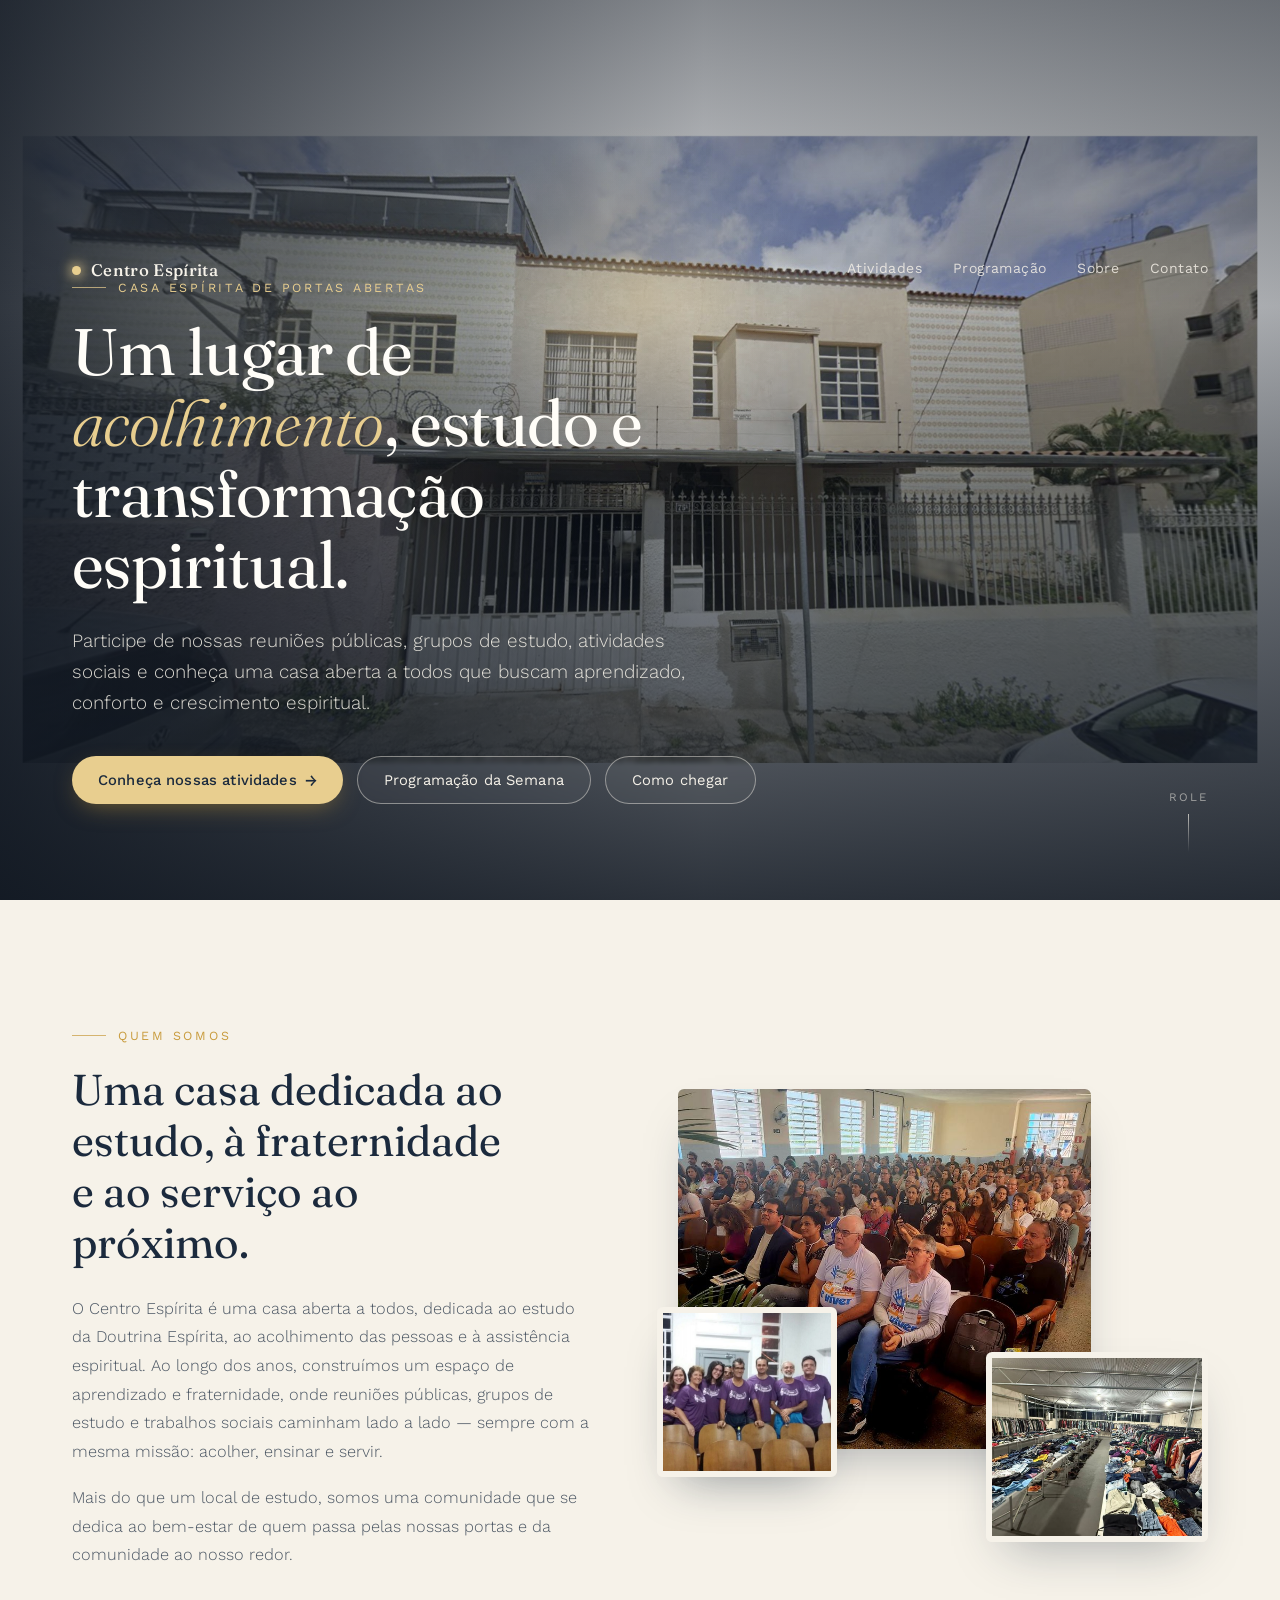
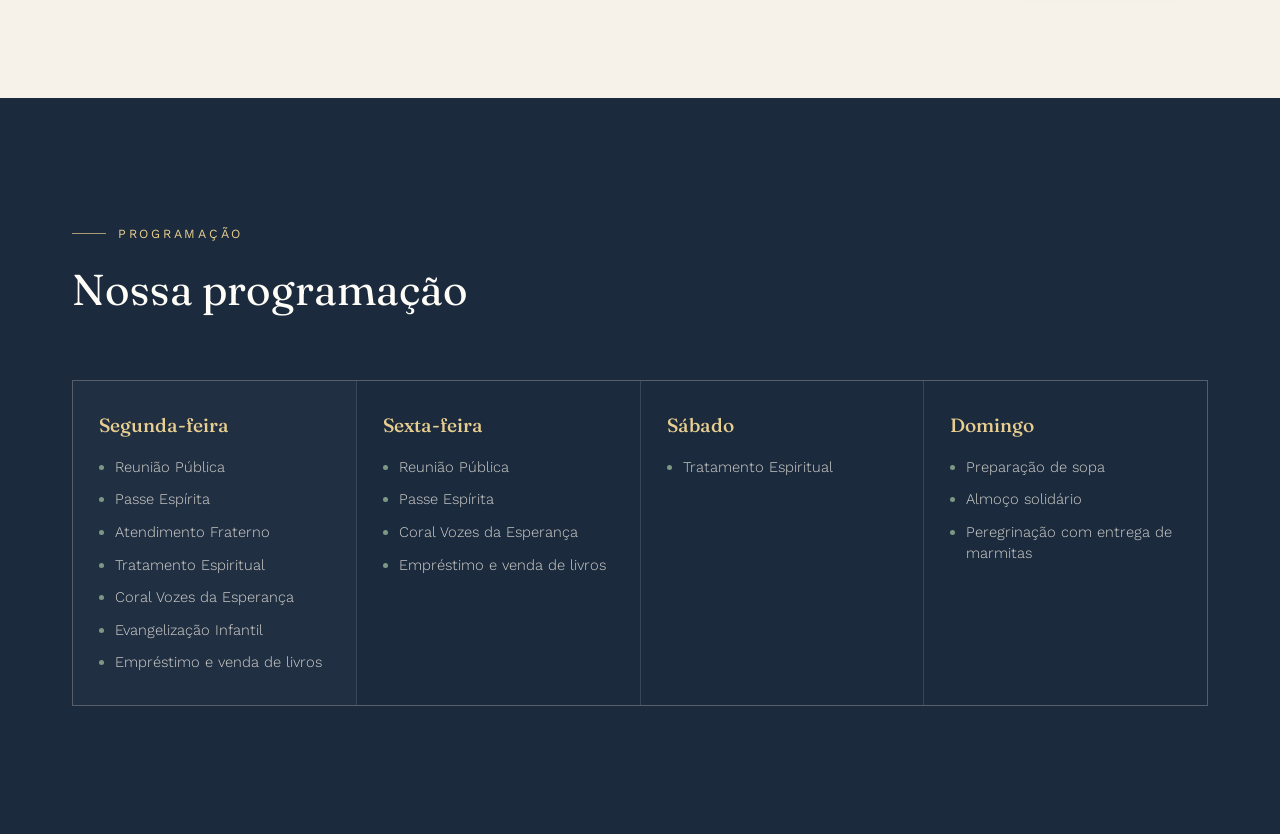
==== index.html @ c80d2720 "Meu primeiro commit" ====
<!DOCTYPE html>
<html lang="pt-BR">
<head>
<meta charset="UTF-8">
<meta name="viewport" content="width=device-width, initial-scale=1.0">
<title>Centro Espírita</title>
<link rel="preconnect" href="https://fonts.googleapis.com">
<link href="https://fonts.googleapis.com/css2?family=Fraunces:opsz,wght@9..144,300;9..144,400;9..144,500;9..144,600&family=Work+Sans:wght@300;400;500;600&display=swap" rel="stylesheet">
<link rel="stylesheet" href="style.css">

</head>
<body>

<!-- ===================== BANNER PRINCIPAL ===================== -->
<section class="hero" id="topo">
  <img class="hero__img" src="img/fachada.jpg" alt="Fachada do Centro Espírita">
  <div class="hero__scrim"></div>
  <div class="glow"></div>

  <nav class="nav">
    <div class="nav__mark">
      <span class="nav__flame"></span>
      Centro Espírita
    </div>
    <div class="nav__links">
      <a href="atividades.html">Atividades</a>
      <a href="#programacao">Programação</a>
      <a href="#sobre">Sobre</a>
      <a href="#contato">Contato</a>
    </div>
  </nav>

  <div class="hero__content">
    <div class="eyebrow">Casa espírita de portas abertas</div>
    <h1>Um lugar de <em>acolhimento</em>, estudo e transformação espiritual.</h1>
    <p class="sub">Participe de nossas reuniões públicas, grupos de estudo, atividades sociais e conheça uma casa aberta a todos que buscam aprendizado, conforto e crescimento espiritual.</p>

    <div class="cta-row">
      <a href="atividades.html" class="btn btn--primary">Conheça nossas atividades <span class="btn__arrow">→</span></a>
      <a href="programacao.html" class="btn btn--ghost">Programação da Semana</a>
      <a href="contato.html" class="btn btn--ghost">Como chegar</a>
    </div>
  </div>

  <div class="scroll-cue">
    <span>Role</span>
    <span class="scroll-cue__line"></span>
  </div>
</section>
<!-- ===================== FIM DO BANNER PRINCIPAL ===================== -->

<!-- as próximas seções (Sobre o Centro, Programação Semanal, etc.) entram aqui embaixo -->


<!-- ===================== SOBRE O CENTRO ===================== -->
<section class="sobre" id="sobre">
  <div class="sobre__texto">
    <div class="eyebrow eyebrow--dark">Quem somos</div>
    <h2>Uma casa dedicada ao estudo, à fraternidade e ao serviço ao próximo.</h2>
    <p>
      O Centro Espírita é uma casa aberta a todos, dedicada ao estudo da Doutrina
      Espírita, ao acolhimento das pessoas e à assistência espiritual. Ao longo dos
      anos, construímos um espaço de aprendizado e fraternidade, onde reuniões
      públicas, grupos de estudo e trabalhos sociais caminham lado a lado — sempre
      com a mesma missão: acolher, ensinar e servir.
    </p>
    <p>
      Mais do que um local de estudo, somos uma comunidade que se dedica ao bem-estar
      de quem passa pelas nossas portas e da comunidade ao nosso redor.
    </p>
  </div>

  <div class="sobre__fotos">
    <img class="foto foto--principal" src="img/auditorio.jpg" alt="Auditório do Centro Espírita durante reunião pública">
    <img class="foto foto--pequena foto--um" src="img/ambiente-interno.jpg" alt="Ambiente interno do Centro Espírita">
    <img class="foto foto--pequena foto--dois" src="img/pessoas-reunidas.jpg" alt="Pessoas reunidas no Centro Espírita">
  </div>
</section>
<!-- ===================== FIM SOBRE O CENTRO ===================== -->




<!-- ===================== PROGRAMAÇÃO SEMANAL ===================== -->
<section class="programacao" id="programacao">
  <div class="programacao__cabecalho">
    <div class="eyebrow">Programação</div>
    <h2>Nossa programação</h2>
  </div>

  <div class="programacao__grade">

    <div class="dia dia--grande">
      <span class="dia__nome">Segunda-feira</span>
      <ul class="dia__lista">
        <li>Reunião Pública</li>
        <li>Passe Espírita</li>
        <li>Atendimento Fraterno</li>
        <li>Tratamento Espiritual</li>
        <li>Coral Vozes da Esperança</li>
        <li>Evangelização Infantil</li>
        <li>Empréstimo e venda de livros</li>
      </ul>
    </div>

    <div class="dia">
      <span class="dia__nome">Sexta-feira</span>
      <ul class="dia__lista">
        <li>Reunião Pública</li>
        <li>Passe Espírita</li>
        <li>Coral Vozes da Esperança</li>
        <li>Empréstimo e venda de livros</li>
      </ul>
    </div>

    <div class="dia dia--curto">
      <span class="dia__nome">Sábado</span>
      <ul class="dia__lista">
        <li>Tratamento Espiritual</li>
      </ul>
    </div>

    <div class="dia">
      <span class="dia__nome">Domingo</span>
      <ul class="dia__lista">
        <li>Preparação de sopa</li>
        <li>Almoço solidário</li>
        <li>Peregrinação com entrega de marmitas</li>
      </ul>
    </div>

  </div>
</section>
<!-- ===================== FIM PROGRAMAÇÃO SEMANAL ===================== -->





<script src="script.js"></script>
</body>
</html>
---- style.css ----
/* =========================================================
   VARIÁVEIS GLOBAIS — paleta e tokens do site
   ========================================================= */
:root{
  --ink:#1B2A3D;           /* azul-noite profundo */
  --candle:#C89B3C;        /* dourado de vela */
  --candle-soft:#E8CE8F;   /* dourado suave */
  --sage:#7C9885;          /* verde-sálvia (fraternidade/natureza) */
  --ivory:#F6F2E9;         /* creme quente */
  --mist-dark: rgba(15,22,32,0.86);
  --mist-mid: rgba(15,22,32,0.42);
  --mist-clear: rgba(15,22,32,0.02);
}

*{box-sizing:border-box; margin:0; padding:0;}

html,body{
  width:100%;
  height:100%;
  background:var(--ink);
}

body{
  font-family:'Work Sans', sans-serif;
  color:var(--ivory);
}

/* =========================================================
   BANNER PRINCIPAL
   ========================================================= */
.hero{
  position:relative;
  min-height:100vh;
  width:100%;
  display:flex;
  flex-direction:column;
  justify-content:flex-end;
  overflow:hidden;
}

.hero__img{
  position:absolute;
  inset:0;
  width:100%;
  height:100%;
  object-fit:cover;
  object-position:center 60%;
  filter:saturate(0.92) contrast(1.02);
}

.hero__scrim{
  position:absolute;
  inset:0;
  background:
    linear-gradient(180deg, var(--mist-mid) 0%, var(--mist-clear) 34%, var(--mist-mid) 58%, var(--mist-dark) 100%),
    linear-gradient(90deg, var(--mist-dark) 0%, rgba(15,22,32,0.15) 55%, rgba(15,22,32,0.35) 100%);
}

/* elemento de assinatura: brilho de vela "respirando" */
.glow{
  position:absolute;
  top:14%;
  left:50%;
  width:340px;
  height:340px;
  transform:translateX(-50%);
  border-radius:50%;
  background:radial-gradient(circle, rgba(232,206,143,0.30) 0%, rgba(232,206,143,0.08) 45%, rgba(232,206,143,0) 72%);
  pointer-events:none;
  animation:breathe 7s ease-in-out infinite;
}

@keyframes breathe{
  0%,100%{ opacity:0.55; transform:translateX(-50%) scale(1); }
  50%{ opacity:1; transform:translateX(-50%) scale(1.12); }
}

.nav{
  position:relative;
  z-index:3;
  display:flex;
  align-items:center;
  justify-content:space-between;
  padding:28px clamp(20px, 6vw, 72px) 0;
}

.nav__mark{
  display:flex;
  align-items:center;
  gap:10px;
  font-family:'Fraunces', serif;
  font-size:1.05rem;
  font-weight:500;
  letter-spacing:0.02em;
}

.nav__flame{
  width:9px; height:9px;
  border-radius:50%;
  background:var(--candle-soft);
  box-shadow:0 0 12px 3px rgba(232,206,143,0.65);
}

.nav__links{
  display:none;
  gap:clamp(16px, 2.4vw, 34px);
  font-size:0.88rem;
  letter-spacing:0.03em;
  color:rgba(246,242,233,0.82);
}

@media(min-width:760px){
  .nav__links{ display:flex; }
}

.nav__links a{
  color:inherit;
  text-decoration:none;
  position:relative;
  padding-bottom:4px;
}
.nav__links a::after{
  content:"";
  position:absolute;
  left:0; bottom:0;
  width:0%; height:1px;
  background:var(--candle-soft);
  transition:width 0.3s ease;
}
.nav__links a:hover::after{ width:100%; }

.hero__content{
  position:relative;
  z-index:2;
  padding:0 clamp(20px, 6vw, 72px) clamp(52px, 8vw, 96px);
  max-width:920px;
}

.eyebrow{
  display:flex;
  align-items:center;
  gap:12px;
  font-size:0.78rem;
  letter-spacing:0.22em;
  text-transform:uppercase;
  color:var(--candle-soft);
  margin-bottom:22px;
}

.eyebrow::before{
  content:"";
  width:34px;
  height:1px;
  background:var(--candle-soft);
  opacity:0.7;
}

h1{
  font-family:'Fraunces', serif;
  font-weight:400;
  font-optical-sizing:auto;
  font-size:clamp(2.3rem, 5.4vw, 4.1rem);
  line-height:1.08;
  letter-spacing:-0.01em;
  color:#FFFDF8;
  max-width:15ch;
}

h1 em{
  font-style:italic;
  font-weight:300;
  color:var(--candle-soft);
}

.sub{
  margin-top:24px;
  font-size:clamp(1rem, 1.5vw, 1.18rem);
  line-height:1.65;
  color:rgba(246,242,233,0.88);
  max-width:56ch;
  font-weight:300;
}

.cta-row{
  margin-top:38px;
  display:flex;
  flex-wrap:wrap;
  gap:14px;
}

.btn{
  display:inline-flex;
  align-items:center;
  gap:8px;
  padding:14px 26px;
  border-radius:999px;
  font-size:0.92rem;
  letter-spacing:0.01em;
  text-decoration:none;
  transition:all 0.25s ease;
  white-space:nowrap;
}

.btn--primary{
  background:var(--candle-soft);
  color:var(--ink);
  font-weight:500;
  box-shadow:0 8px 24px -8px rgba(200,155,60,0.55);
}
.btn--primary:hover{
  background:#fff;
  transform:translateY(-1px);
}

.btn--ghost{
  border:1px solid rgba(246,242,233,0.45);
  color:var(--ivory);
  font-weight:400;
  background:rgba(246,242,233,0.04);
  backdrop-filter:blur(2px);
}
.btn--ghost:hover{
  border-color:var(--candle-soft);
  color:var(--candle-soft);
  transform:translateY(-1px);
}

.btn__arrow{ font-size:1rem; transition:transform 0.25s ease; }
.btn:hover .btn__arrow{ transform:translateX(3px); }

.scroll-cue{
  position:absolute;
  right:clamp(20px, 6vw, 72px);
  bottom:clamp(28px, 5vw, 48px);
  z-index:2;
  display:flex;
  flex-direction:column;
  align-items:center;
  gap:10px;
  color:rgba(246,242,233,0.55);
  font-size:0.72rem;
  letter-spacing:0.18em;
  text-transform:uppercase;
}
.scroll-cue__line{
  width:1px;
  height:38px;
  background:linear-gradient(180deg, rgba(246,242,233,0.7), transparent);
  animation:pulse-line 2.4s ease-in-out infinite;
}
@keyframes pulse-line{
  0%,100%{ opacity:0.35; }
  50%{ opacity:1; }
}

@media(max-width:600px){
  .scroll-cue{ display:none; }
  .cta-row{ flex-direction:column; align-items:flex-start; }
  .btn{ width:100%; justify-content:center; }
}

@media (prefers-reduced-motion: reduce){
  .glow, .scroll-cue__line{ animation:none; }
}

/* as próximas seções (Sobre o Centro, Programação Semanal, etc.)
   entram aqui embaixo, cada uma com seu próprio bloco de comentário */


   /* =========================================================
   SOBRE O CENTRO
   ========================================================= */
.sobre{
  background:var(--ivory);
  color:var(--ink);
  padding:clamp(64px, 10vw, 128px) clamp(20px, 6vw, 72px);
  display:grid;
  grid-template-columns:1fr;
  gap:56px;
  align-items:center;
}

@media(min-width:940px){
  .sobre{
    grid-template-columns:1fr 1fr;
    gap:clamp(48px, 6vw, 96px);
  }
}

.eyebrow--dark{
  color:var(--candle);
}
.eyebrow--dark::before{
  background:var(--candle);
}

.sobre__texto h2{
  font-family:'Fraunces', serif;
  font-weight:400;
  font-size:clamp(1.9rem, 3.4vw, 2.7rem);
  line-height:1.18;
  color:var(--ink);
  margin:18px 0 26px;
  max-width:16ch;
}

.sobre__texto p{
  font-size:1.02rem;
  line-height:1.75;
  color:rgba(27,42,61,0.78);
  font-weight:300;
  max-width:52ch;
}

.sobre__texto p + p{
  margin-top:18px;
}

/* colagem assimétrica de fotos — a foto principal ancora,
   as duas menores se sobrepõem sutilmente, como um quadro de memórias */
.sobre__fotos{
  position:relative;
  min-height:420px;
}

.foto{
  position:absolute;
  object-fit:cover;
  border-radius:6px;
  box-shadow:0 24px 48px -20px rgba(27,42,61,0.35);
}

.foto--principal{
  width:78%;
  height:360px;
  top:0;
  left:0;
  z-index:1;
}

.foto--pequena{
  width:48%;
  height:200px;
  border:6px solid var(--ivory);
  z-index:2;
}

.foto--um{
  bottom:-8%;
  right:0;
}

.foto--dois{
  display:none;
}

@media(min-width:640px){
  .foto--dois{
    display:block;
    width:34%;
    height:170px;
    top:52%;
    left:-4%;
    z-index:3;
  }
  .foto--um{
    width:42%;
    height:190px;
  }
}

@media(max-width:939px){
  .sobre__fotos{ min-height:380px; margin-top:8px; }
}


/* =========================================================
   PROGRAMAÇÃO SEMANAL
   ========================================================= */
.programacao{
  background:var(--ink);
  color:var(--ivory);
  padding:clamp(64px, 10vw, 128px) clamp(20px, 6vw, 72px);
}

.programacao__cabecalho{
  margin-bottom:clamp(40px, 6vw, 64px);
}

.programacao__cabecalho h2{
  font-family:'Fraunces', serif;
  font-weight:400;
  font-size:clamp(1.9rem, 3.4vw, 2.7rem);
  margin-top:14px;
  color:#FFFDF8;
}

.programacao__grade{
  display:grid;
  grid-template-columns:1fr;
  gap:1px;
  background:rgba(246,242,233,0.14);
  border:1px solid rgba(246,242,233,0.14);
}

@media(min-width:760px){
  .programacao__grade{
    grid-template-columns:repeat(4, 1fr);
  }
}

.dia{
  background:var(--ink);
  padding:32px 26px;
  display:flex;
  flex-direction:column;
  transition:background 0.3s ease;
}

.dia:hover{
  background:#212F42;
}

.dia__nome{
  font-family:'Fraunces', serif;
  font-size:1.2rem;
  font-weight:500;
  color:var(--candle-soft);
  margin-bottom:20px;
  display:block;
}

.dia__lista{
  list-style:none;
  display:flex;
  flex-direction:column;
  gap:12px;
}

.dia__lista li{
  font-size:0.92rem;
  font-weight:300;
  line-height:1.4;
  color:rgba(246,242,233,0.85);
  padding-left:16px;
  position:relative;
}

.dia__lista li::before{
  content:"";
  position:absolute;
  left:0;
  top:0.55em;
  width:5px;
  height:5px;
  border-radius:50%;
  background:var(--sage);
}

/* segunda-feira tem mais atividades — ganha destaque sutil de fundo
   pra sinalizar visualmente que é o dia mais movimentado da semana */
.dia--grande{
  background:#212F42;
}

.dia--curto{
  justify-content:flex-start;
}

/* =========================================================
   CABEÇALHO DE PÁGINA INTERNA (usado em atividades.html)
   ========================================================= */
.pagina-topo{
  background:var(--ink);
  color:var(--ivory);
  padding:clamp(48px, 8vw, 80px) clamp(20px, 6vw, 72px) clamp(56px, 8vw, 96px);
}

.pagina-topo__voltar{
  display:inline-block;
  font-size:0.88rem;
  color:rgba(246,242,233,0.7);
  text-decoration:none;
  margin-bottom:28px;
  transition:color 0.25s ease;
}

.pagina-topo__voltar:hover{
  color:var(--candle-soft);
}

.pagina-topo h1{
  font-family:'Fraunces', serif;
  font-weight:400;
  font-size:clamp(2rem, 4vw, 3rem);
  line-height:1.15;
  margin-top:16px;
  max-width:20ch;
  color:#FFFDF8;
}

/* =========================================================
   REUNIÕES PÚBLICAS
   ========================================================= */
.reunioes{
  background:var(--ivory);
  color:var(--ink);
  display:grid;
  grid-template-columns:1fr;
}

@media(min-width:940px){
  .reunioes{
    grid-template-columns:1fr 1fr;
    min-height:640px;
  }
}

.reunioes__foto{
  min-height:320px;
}

.reunioes__foto img{
  width:100%;
  height:100%;
  object-fit:cover;
  display:block;
}

.reunioes__conteudo{
  padding:clamp(48px, 7vw, 96px) clamp(20px, 6vw, 72px);
  display:flex;
  flex-direction:column;
  justify-content:center;
}

.reunioes__conteudo h2{
  font-family:'Fraunces', serif;
  font-weight:400;
  font-size:clamp(1.9rem, 3.4vw, 2.7rem);
  margin:14px 0 22px;
}

.reunioes__conteudo > p{
  font-size:1.02rem;
  line-height:1.75;
  color:rgba(27,42,61,0.78);
  font-weight:300;
  max-width:48ch;
}

.reunioes__dias{
  display:flex;
  gap:10px;
  margin:28px 0;
}

.tag-dia{
  padding:8px 18px;
  border:1px solid rgba(27,42,61,0.25);
  border-radius:999px;
  font-size:0.85rem;
  color:var(--ink);
}

.reunioes__intro-lista{
  font-size:0.92rem;
  color:rgba(27,42,61,0.6);
  margin-bottom:14px;
}

.reunioes__lista{
  list-style:none;
  display:flex;
  flex-direction:column;
  gap:12px;
}

.reunioes__lista li{
  font-size:0.98rem;
  padding-left:20px;
  position:relative;
  color:var(--ink);
}

.reunioes__lista li::before{
  content:"";
  position:absolute;
  left:0;
  top:0.5em;
  width:6px;
  height:6px;
  border-radius:50%;
  background:var(--candle);
}

/* =========================================================
   APOIO E TRATAMENTO ESPIRITUAL
   ========================================================= */
.apoio{
  position:relative;
  background:var(--ink);
  color:var(--ivory);
  padding:clamp(72px, 10vw, 128px) clamp(20px, 6vw, 72px);
  overflow:hidden;
}

.apoio__glow{
  position:absolute;
  top:10%;
  left:50%;
  width:320px;
  height:320px;
  transform:translateX(-50%);
  border-radius:50%;
  background:radial-gradient(circle, rgba(232,206,143,0.14) 0%, rgba(232,206,143,0.04) 45%, rgba(232,206,143,0) 72%);
  pointer-events:none;
  animation:breathe 8s ease-in-out infinite;
}

.apoio__cabecalho{
  position:relative;
  z-index:1;
  max-width:640px;
  margin:0 auto clamp(48px, 7vw, 80px);
  text-align:center;
}

.apoio__cabecalho .eyebrow{
  justify-content:center;
}

.apoio__cabecalho h2{
  font-family:'Fraunces', serif;
  font-weight:400;
  font-size:clamp(1.8rem, 3.2vw, 2.5rem);
  line-height:1.25;
  margin-top:16px;
  color:#FFFDF8;
}

.apoio__grade{
  position:relative;
  z-index:1;
  max-width:1040px;
  margin:0 auto;
  display:grid;
  grid-template-columns:1fr;
  gap:40px;
}

@media(min-width:760px){
  .apoio__grade{
    grid-template-columns:1fr 1px 1fr;
    gap:56px;
    align-items:start;
  }
}

.apoio__divisor{
  display:none;
}

@media(min-width:760px){
  .apoio__divisor{
    display:block;
    background:rgba(246,242,233,0.14);
    height:100%;
  }
}

.apoio__bloco{
  display:flex;
  flex-direction:column;
  gap:16px;
}

.apoio__titulo{
  font-family:'Fraunces', serif;
  font-size:1.3rem;
  color:var(--candle-soft);
}

.apoio__bloco p{
  font-size:0.98rem;
  line-height:1.75;
  color:rgba(246,242,233,0.8);
  font-weight:300;
}

.apoio__dias{
  display:flex;
  gap:10px;
  flex-wrap:wrap;
  margin-top:4px;
}

.tag-dia--escura{
  border-color:rgba(246,242,233,0.3);
  color:var(--ivory);
}


/* =========================================================
   MAIS ATIVIDADES — grid bento (Livraria, Grupos de Estudo,
   Coral, Evangelização Infantil)
   ========================================================= */
.mais{
  background:var(--ivory);
  color:var(--ink);
  padding:clamp(64px, 10vw, 128px) clamp(20px, 6vw, 72px);
  border-top:1px solid rgba(27,42,61,0.1);
}

.mais__cabecalho{
  max-width:640px;
  margin:0 auto clamp(48px, 7vw, 80px);
  text-align:center;
}

.mais__cabecalho .eyebrow{
  justify-content:center;
}

.mais__cabecalho h2{
  font-family:'Fraunces', serif;
  font-weight:400;
  font-size:clamp(1.9rem, 3.4vw, 2.6rem);
  line-height:1.22;
  margin-top:16px;
}

.mais__grade{
  max-width:1160px;
  margin:0 auto;
  display:grid;
  grid-template-columns:1fr;
  gap:20px;
}

@media(min-width:760px){
  .mais__grade{
    grid-template-columns:repeat(3, 1fr);
  }
}

/* card base */
.card{
  background:#FFFFFF;
  border:1px solid rgba(27,42,61,0.08);
  border-radius:10px;
  padding:32px 28px;
  display:flex;
  flex-direction:column;
  gap:14px;
  transition:transform 0.3s ease, box-shadow 0.3s ease;
}

.card:hover{
  transform:translateY(-4px);
  box-shadow:0 20px 40px -24px rgba(27,42,61,0.3);
}

.card__titulo{
  font-family:'Fraunces', serif;
  font-size:1.15rem;
  color:var(--ink);
}

.card p{
  font-size:0.94rem;
  line-height:1.65;
  color:rgba(27,42,61,0.7);
  font-weight:300;
}

.card__tags{
  display:flex;
  gap:8px;
  flex-wrap:wrap;
  margin-top:auto;
  padding-top:4px;
}

.card__tags .tag-dia{
  font-size:0.78rem;
  padding:6px 14px;
}

/* card em destaque — Livraria, ocupa a linha inteira e
   ganha o número grande como assinatura visual da seção */
.card--destaque{
  grid-column:1 / -1;
  flex-direction:row;
  align-items:center;
  justify-content:space-between;
  gap:32px;
  background:var(--ink);
  border-color:var(--ink);
}

.card--destaque .card__titulo{
  color:var(--candle-soft);
}

.card--destaque p{
  color:rgba(246,242,233,0.78);
  max-width:44ch;
}

.card--destaque .card__texto{
  display:flex;
  flex-direction:column;
  gap:10px;
  flex:1;
}

.card__estatistica{
  display:flex;
  flex-direction:column;
  align-items:flex-end;
  text-align:right;
  flex-shrink:0;
}

.card__numero{
  font-family:'Fraunces', serif;
  font-weight:500;
  font-size:clamp(2.2rem, 4vw, 3rem);
  color:#FFFDF8;
  line-height:1;
}

.card__legenda{
  font-size:0.82rem;
  color:rgba(246,242,233,0.65);
  max-width:16ch;
  margin-top:6px;
}

@media(max-width:600px){
  .card--destaque{
    flex-direction:column;
    align-items:flex-start;
  }
  .card__estatistica{
    align-items:flex-start;
    text-align:left;
  }
}

/* cards com foto — Coral e Evangelização Infantil */
.card--foto{
  position:relative;
  padding:0;
  min-height:340px;
  overflow:hidden;
  color:var(--ivory);
  border:none;
}

.card--foto img{
  position:absolute;
  inset:0;
  width:100%;
  height:100%;
  object-fit:cover;
  transition:transform 0.4s ease;
}

.card--foto:hover img{
  transform:scale(1.04);
}

.card__sobreposicao{
  position:relative;
  z-index:1;
  height:100%;
  display:flex;
  flex-direction:column;
  justify-content:flex-end;
  gap:10px;
  padding:28px 24px;
  background:linear-gradient(180deg, rgba(15,22,32,0) 0%, rgba(15,22,32,0.55) 55%, rgba(15,22,32,0.92) 100%);
}

.card--foto .card__titulo{
  color:#FFFDF8;
}

.card--foto p{
  color:rgba(246,242,233,0.85);
}

/* =========================================================
   AÇÕES SOCIAIS E BAZAR — fundo escuro, mesmo sistema de
   cards da seção "Mais Atividades"
   ========================================================= */
.acoes{
  background:var(--ink);
  color:var(--ivory);
  padding:clamp(64px, 10vw, 128px) clamp(20px, 6vw, 72px);
}

.acoes__cabecalho{
  max-width:640px;
  margin:0 auto clamp(48px, 7vw, 80px);
  text-align:center;
}

.acoes__cabecalho .eyebrow{
  justify-content:center;
}

.acoes__cabecalho h2{
  font-family:'Fraunces', serif;
  font-weight:400;
  font-size:clamp(1.9rem, 3.4vw, 2.6rem);
  line-height:1.22;
  margin-top:16px;
  color:#FFFDF8;
}

.acoes__grade{
  max-width:1160px;
  margin:0 auto;
  display:grid;
  grid-template-columns:1fr;
  gap:20px;
}

@media(min-width:760px){
  .acoes__grade{
    grid-template-columns:repeat(2, 1fr);
  }
}

.acoes .card--destaque{
  grid-column:1 / -1;
  background:#212F42;
  border-color:rgba(246,242,233,0.12);
}
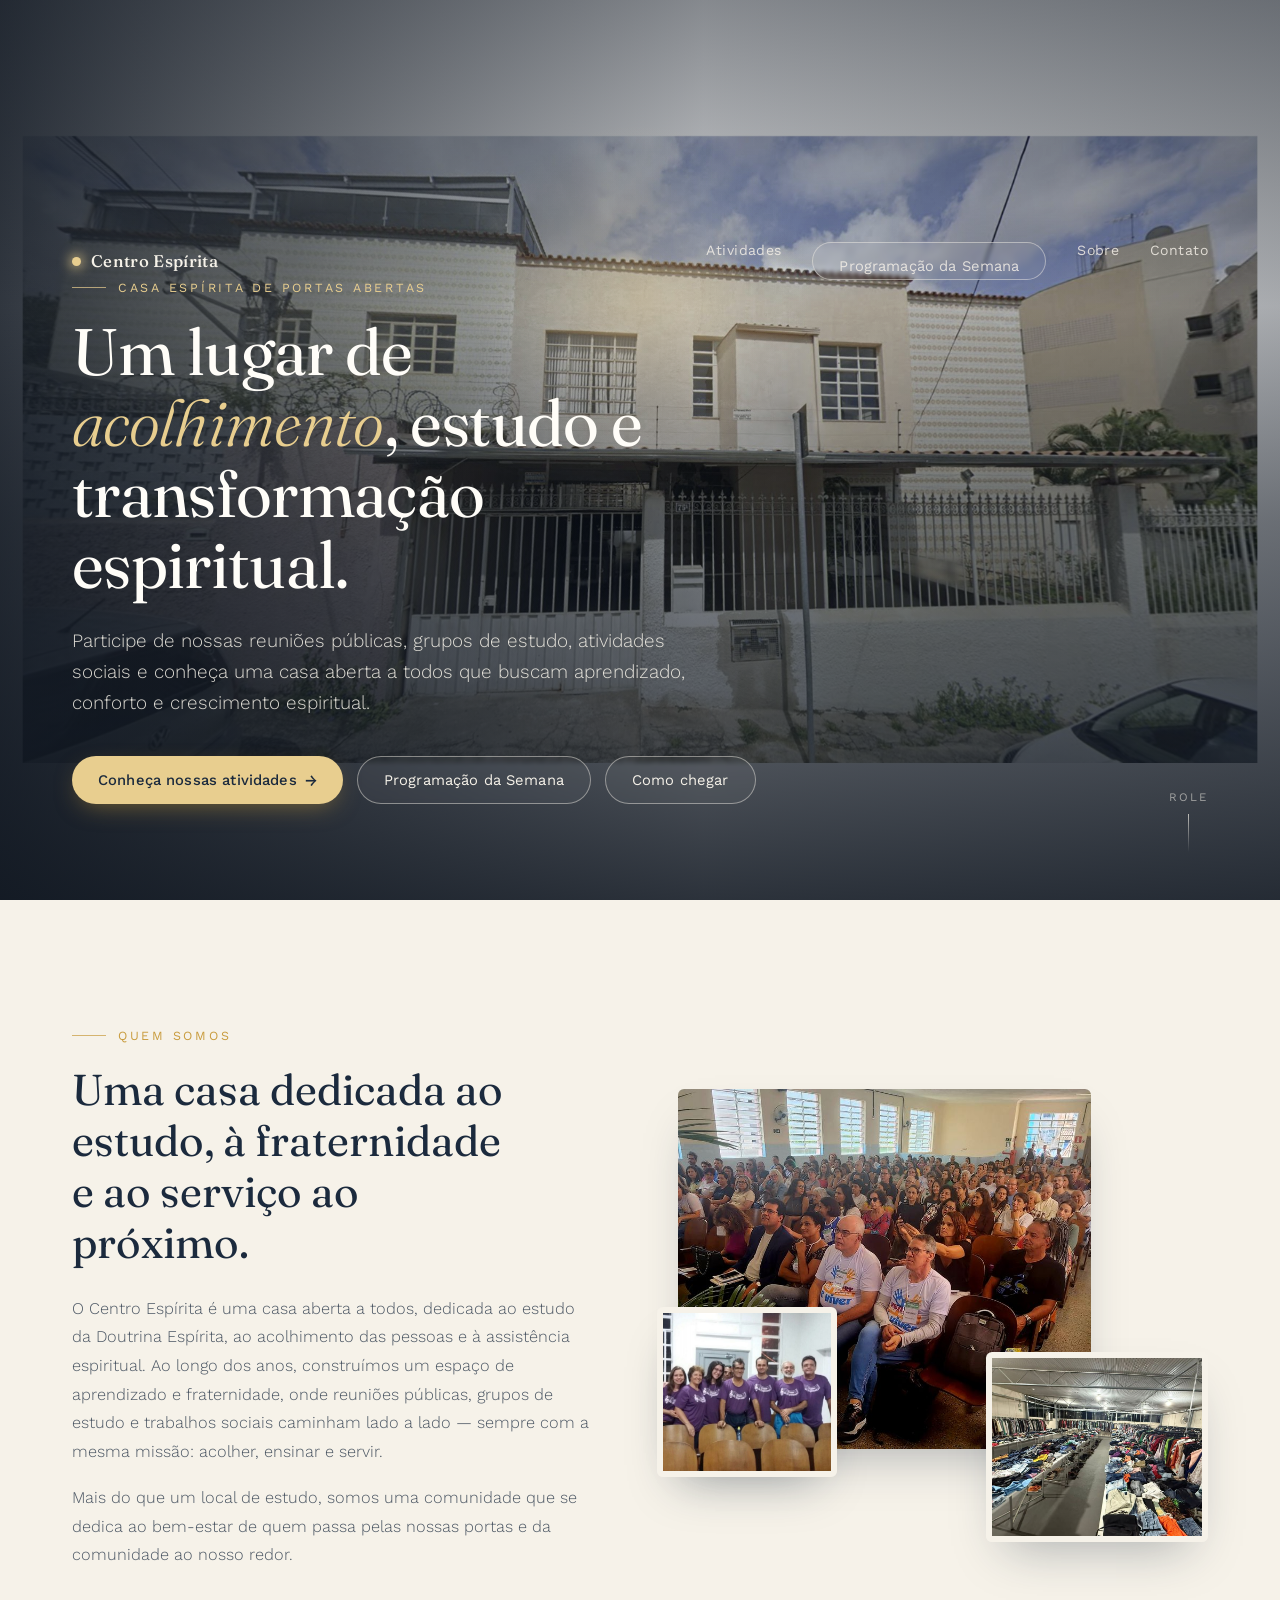
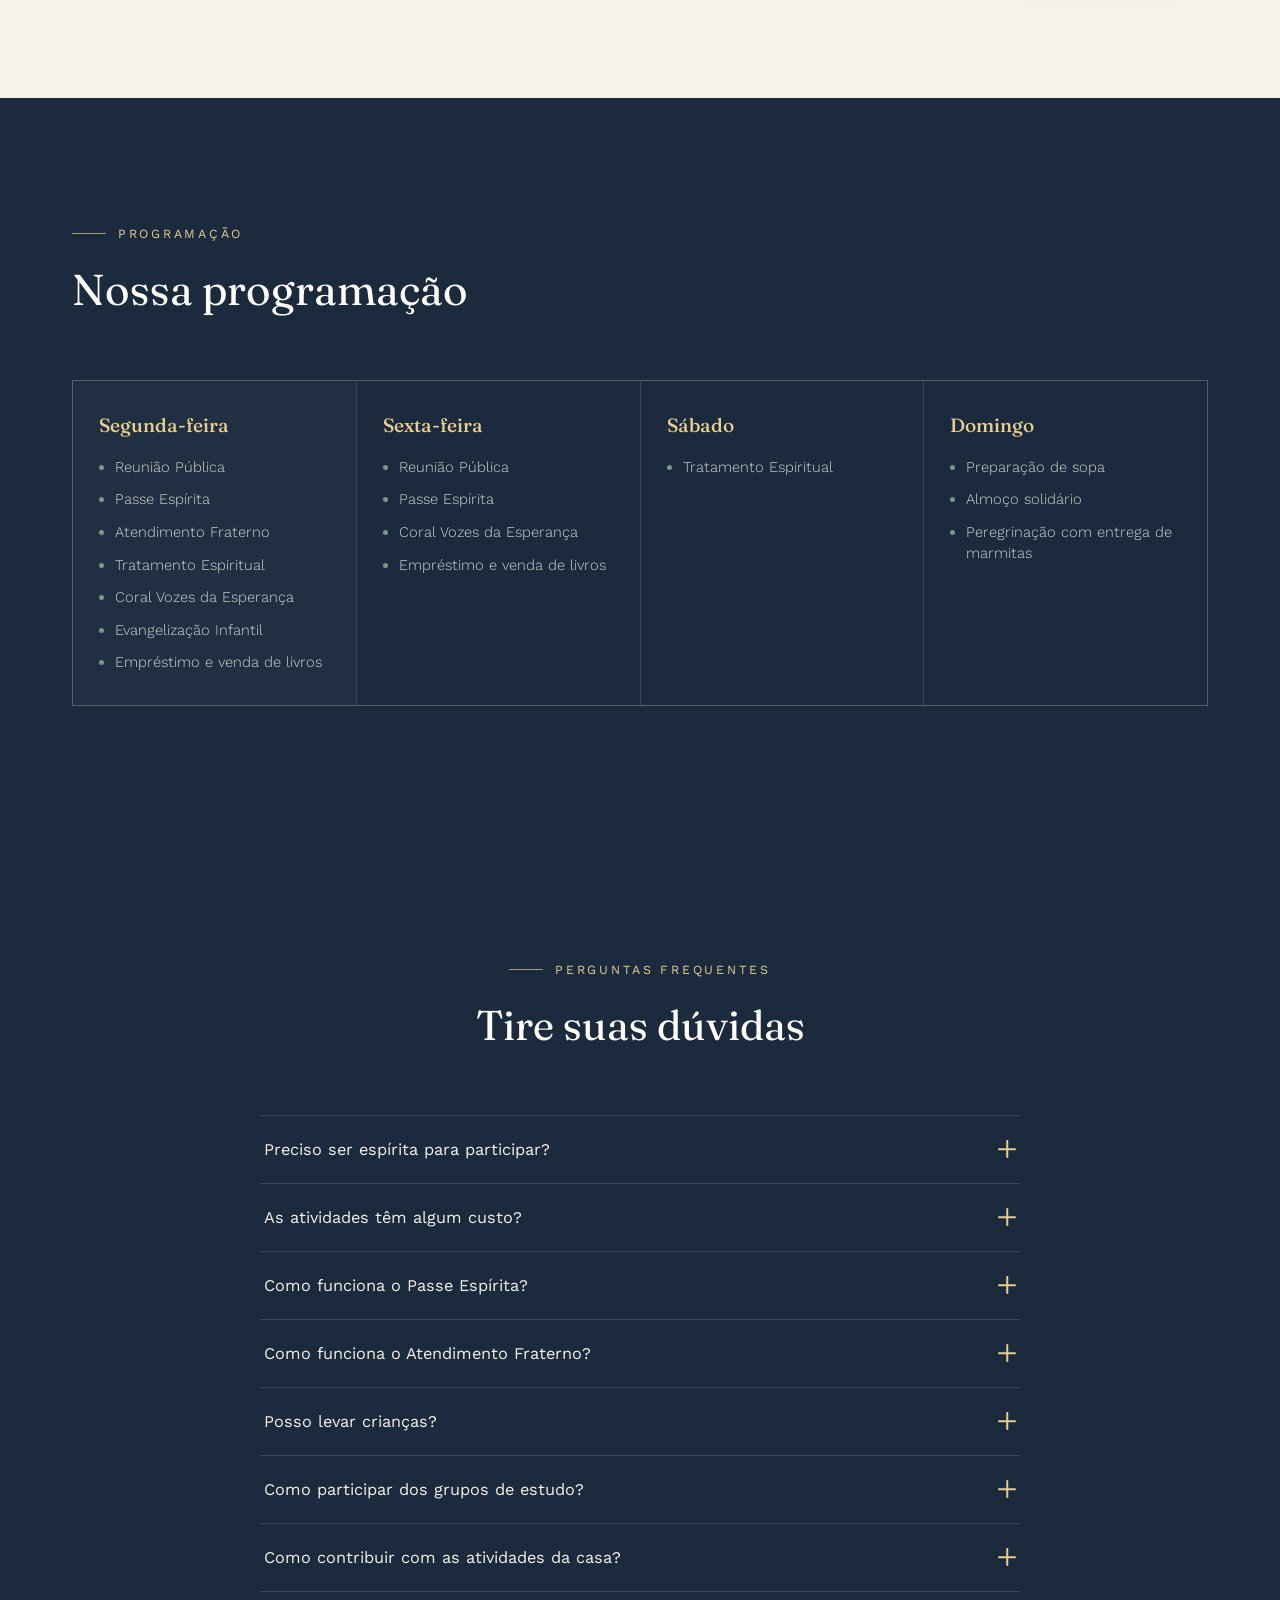
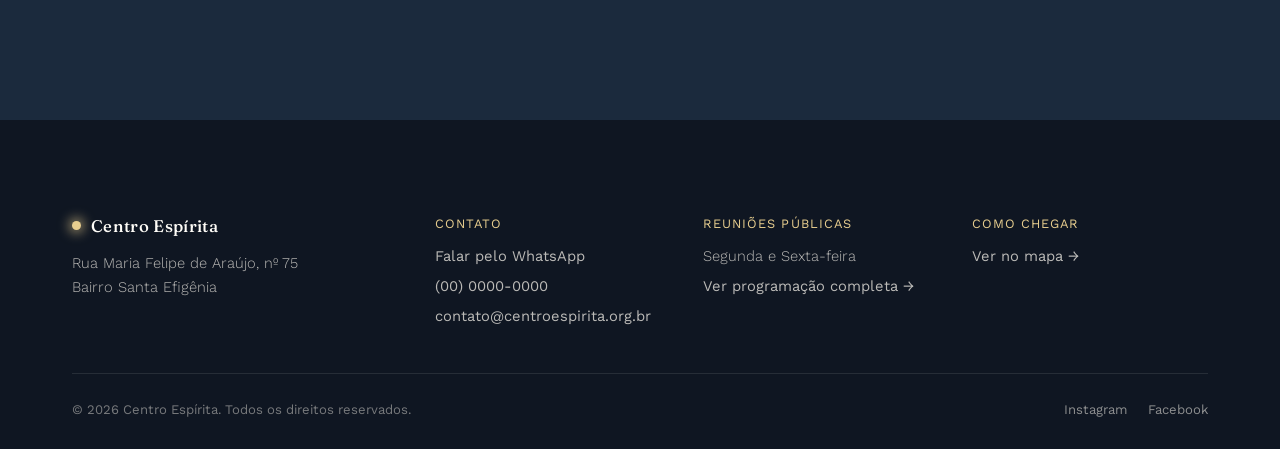
==== commit f421988c: "atualizando" ====
--- a/index.html
+++ b/index.html
@@ -24,9 +24,10 @@
     </div>
     <div class="nav__links">
       <a href="atividades.html">Atividades</a>
-      <a href="#programacao">Programação</a>
+      <a href="programacao.html" class="btn btn--ghost">Programação da Semana</a>
       <a href="#sobre">Sobre</a>
       <a href="#contato">Contato</a>
+      
     </div>
   </nav>
 
@@ -132,8 +133,133 @@
   </div>
 </section>
 <!-- ===================== FIM PROGRAMAÇÃO SEMANAL ===================== -->
-
-
+<!-- ===================== FAQ ===================== -->
+<section class="faq" id="faq">
+  <div class="faq__cabecalho">
+    <div class="eyebrow">Perguntas frequentes</div>
+    <h2>Tire suas dúvidas</h2>
+  </div>
+
+  <div class="faq__lista">
+
+    <div class="faq__item">
+      <button class="faq__pergunta" aria-expanded="false">
+        Preciso ser espírita para participar?
+        <span class="faq__icone"></span>
+      </button>
+      <div class="faq__resposta">
+        <p>Não. Nossa casa está de portas abertas para qualquer pessoa, independentemente de religião ou experiência anterior com a Doutrina Espírita.</p>
+      </div>
+    </div>
+
+    <div class="faq__item">
+      <button class="faq__pergunta" aria-expanded="false">
+        As atividades têm algum custo?
+        <span class="faq__icone"></span>
+      </button>
+      <div class="faq__resposta">
+        <p>Não. Todas as reuniões públicas e atividades assistenciais são gratuitas e abertas à comunidade.</p>
+      </div>
+    </div>
+
+    <div class="faq__item">
+      <button class="faq__pergunta" aria-expanded="false">
+        Como funciona o Passe Espírita?
+        <span class="faq__icone"></span>
+      </button>
+      <div class="faq__resposta">
+        <p>É um tratamento espiritual oferecido durante as reuniões públicas, com o objetivo de trazer conforto e equilíbrio para quem participa.</p>
+      </div>
+    </div>
+
+    <div class="faq__item">
+      <button class="faq__pergunta" aria-expanded="false">
+        Como funciona o Atendimento Fraterno?
+        <span class="faq__icone"></span>
+      </button>
+      <div class="faq__resposta">
+        <p>É um momento de conversa individual, acolhimento e orientação à luz da Doutrina Espírita, acontece toda segunda-feira e não exige agendamento prévio.</p>
+      </div>
+    </div>
+
+    <div class="faq__item">
+      <button class="faq__pergunta" aria-expanded="false">
+        Posso levar crianças?
+        <span class="faq__icone"></span>
+      </button>
+      <div class="faq__resposta">
+        <p>Sim! Temos a Evangelização Infantil, um espaço dedicado às crianças com atividades apropriadas para cada faixa etária, todas as segundas-feiras.</p>
+      </div>
+    </div>
+
+    <div class="faq__item">
+      <button class="faq__pergunta" aria-expanded="false">
+        Como participar dos grupos de estudo?
+        <span class="faq__icone"></span>
+      </button>
+      <div class="faq__resposta">
+        <p>Oferecemos grupos de estudo presenciais e online, voltados ao aprendizado e aprofundamento da Doutrina Espírita. Procure a recepção da casa para saber os horários disponíveis.</p>
+      </div>
+    </div>
+
+    <div class="faq__item">
+      <button class="faq__pergunta" aria-expanded="false">
+        Como contribuir com as atividades da casa?
+        <span class="faq__icone"></span>
+      </button>
+      <div class="faq__resposta">
+        <p>Você pode ajudar como voluntário nas ações sociais, doando alimentos na Campanha do Quilo, participando do Bazar Beneficente ou contribuindo com a manutenção da casa.</p>
+      </div>
+    </div>
+
+  </div>
+</section>
+<!-- ===================== FIM FAQ ===================== -->
+
+<!-- ===================== CONTATO E RODAPÉ ===================== -->
+<footer class="rodape" id="contato">
+  <div class="rodape__topo">
+
+    <div class="rodape__bloco">
+      <div class="nav__mark rodape__marca">
+        <span class="nav__flame"></span>
+        Centro Espírita
+      </div>
+      <p class="rodape__endereco">
+        Rua Maria Felipe de Araújo, nº 75<br>
+        Bairro Santa Efigênia
+      </p>
+    </div>
+
+    <div class="rodape__bloco">
+      <span class="rodape__titulo">Contato</span>
+      <a href="https://wa.me/5500000000000" class="rodape__link" target="_blank" rel="noopener">Falar pelo WhatsApp</a>
+      <a href="tel:+5500000000000" class="rodape__link">(00) 0000-0000</a>
+      <a href="mailto:contato@centroespirita.org.br" class="rodape__link">contato@centroespirita.org.br</a>
+    </div>
+
+    <div class="rodape__bloco">
+      <span class="rodape__titulo">Reuniões públicas</span>
+      <span class="rodape__texto">Segunda e Sexta-feira</span>
+      <a href="atividades.html" class="rodape__link">Ver programação completa →</a>
+    </div>
+
+    <div class="rodape__bloco">
+      <span class="rodape__titulo">Como chegar</span>
+      <a href="https://www.google.com/maps" class="rodape__link" target="_blank" rel="noopener">Ver no mapa →</a>
+    </div>
+
+  </div>
+
+  <div class="rodape__base">
+    <span>© 2026 Centro Espírita. Todos os direitos reservados.</span>
+    <div class="rodape__redes">
+      <a href="#" target="_blank" rel="noopener">Instagram</a>
+      <a href="#" target="_blank" rel="noopener">Facebook</a>
+    </div>
+  </div>
+</footer>
+<!-- ===================== FIM CONTATO E RODAPÉ ===================== -->
 
 
 
--- a/style.css
+++ b/style.css
@@ -939,4 +939,219 @@
   grid-column:1 / -1;
   background:#212F42;
   border-color:rgba(246,242,233,0.12);
+}
+
+/* =========================================================
+   FAQ — acordeão
+   ========================================================= */
+.faq{
+  background:var(--ink);
+  color:var(--ivory);
+  padding:clamp(64px, 10vw, 128px) clamp(20px, 6vw, 72px);
+}
+
+.faq__cabecalho{
+  max-width:640px;
+  margin:0 auto clamp(40px, 6vw, 64px);
+  text-align:center;
+}
+
+.faq__cabecalho .eyebrow{
+  justify-content:center;
+}
+
+.faq__cabecalho h2{
+  font-family:'Fraunces', serif;
+  font-weight:400;
+  font-size:clamp(1.9rem, 3.4vw, 2.6rem);
+  margin-top:16px;
+  color:#FFFDF8;
+}
+
+.faq__lista{
+  max-width:760px;
+  margin:0 auto;
+  border-top:1px solid rgba(246,242,233,0.14);
+}
+
+.faq__item{
+  border-bottom:1px solid rgba(246,242,233,0.14);
+}
+
+.faq__pergunta{
+  width:100%;
+  background:none;
+  border:none;
+  cursor:pointer;
+  display:flex;
+  align-items:center;
+  justify-content:space-between;
+  gap:20px;
+  padding:24px 4px;
+  font-family:'Work Sans', sans-serif;
+  font-size:1.02rem;
+  font-weight:400;
+  color:var(--ivory);
+  text-align:left;
+  transition:color 0.25s ease;
+}
+
+.faq__pergunta:hover{
+  color:var(--candle-soft);
+}
+
+.faq__icone{
+  position:relative;
+  flex-shrink:0;
+  width:18px;
+  height:18px;
+}
+
+.faq__icone::before,
+.faq__icone::after{
+  content:"";
+  position:absolute;
+  background:var(--candle-soft);
+  border-radius:2px;
+  transition:transform 0.3s ease;
+}
+
+.faq__icone::before{
+  top:50%;
+  left:0;
+  width:100%;
+  height:1.5px;
+  transform:translateY(-50%);
+}
+
+.faq__icone::after{
+  top:0;
+  left:50%;
+  width:1.5px;
+  height:100%;
+  transform:translateX(-50%);
+}
+
+.faq__pergunta[aria-expanded="true"] .faq__icone::after{
+  transform:translateX(-50%) rotate(90deg);
+  opacity:0;
+}
+
+.faq__resposta{
+  max-height:0;
+  overflow:hidden;
+  transition:max-height 0.35s ease;
+}
+
+.faq__resposta p{
+  padding:0 4px 24px;
+  font-size:0.96rem;
+  line-height:1.7;
+  color:rgba(246,242,233,0.75);
+  font-weight:300;
+  max-width:58ch;
+}
+
+
+
+/* =========================================================
+   CONTATO E RODAPÉ
+   ========================================================= */
+.rodape{
+  background:#0F1622;
+  color:rgba(246,242,233,0.75);
+  padding:clamp(56px, 8vw, 96px) clamp(20px, 6vw, 72px) 32px;
+}
+
+.rodape__topo{
+  display:grid;
+  grid-template-columns:1fr;
+  gap:40px;
+  max-width:1160px;
+  margin:0 auto;
+  padding-bottom:48px;
+  border-bottom:1px solid rgba(246,242,233,0.1);
+}
+
+@media(min-width:760px){
+  .rodape__topo{
+    grid-template-columns:1.4fr 1fr 1fr 1fr;
+    gap:32px;
+  }
+}
+
+.rodape__bloco{
+  display:flex;
+  flex-direction:column;
+  gap:12px;
+}
+
+.rodape__marca{
+  color:#FFFDF8;
+  margin-bottom:4px;
+}
+
+.rodape__endereco{
+  font-size:0.92rem;
+  line-height:1.6;
+  font-weight:300;
+}
+
+.rodape__titulo{
+  font-size:0.8rem;
+  letter-spacing:0.08em;
+  text-transform:uppercase;
+  color:var(--candle-soft);
+  margin-bottom:4px;
+}
+
+.rodape__link{
+  font-size:0.92rem;
+  color:rgba(246,242,233,0.75);
+  text-decoration:none;
+  transition:color 0.25s ease;
+  width:fit-content;
+}
+
+.rodape__link:hover{
+  color:var(--candle-soft);
+}
+
+.rodape__texto{
+  font-size:0.92rem;
+  font-weight:300;
+}
+
+.rodape__base{
+  max-width:1160px;
+  margin:0 auto;
+  padding-top:28px;
+  display:flex;
+  flex-direction:column;
+  gap:16px;
+  font-size:0.82rem;
+  color:rgba(246,242,233,0.45);
+}
+
+@media(min-width:760px){
+  .rodape__base{
+    flex-direction:row;
+    justify-content:space-between;
+    align-items:center;
+  }
+}
+
+.rodape__redes{
+  display:flex;
+  gap:20px;
+}
+
+.rodape__redes a{
+  color:rgba(246,242,233,0.55);
+  text-decoration:none;
+  transition:color 0.25s ease;
+}
+
+.rodape__redes a:hover{
+  color:var(--candle-soft);
 }
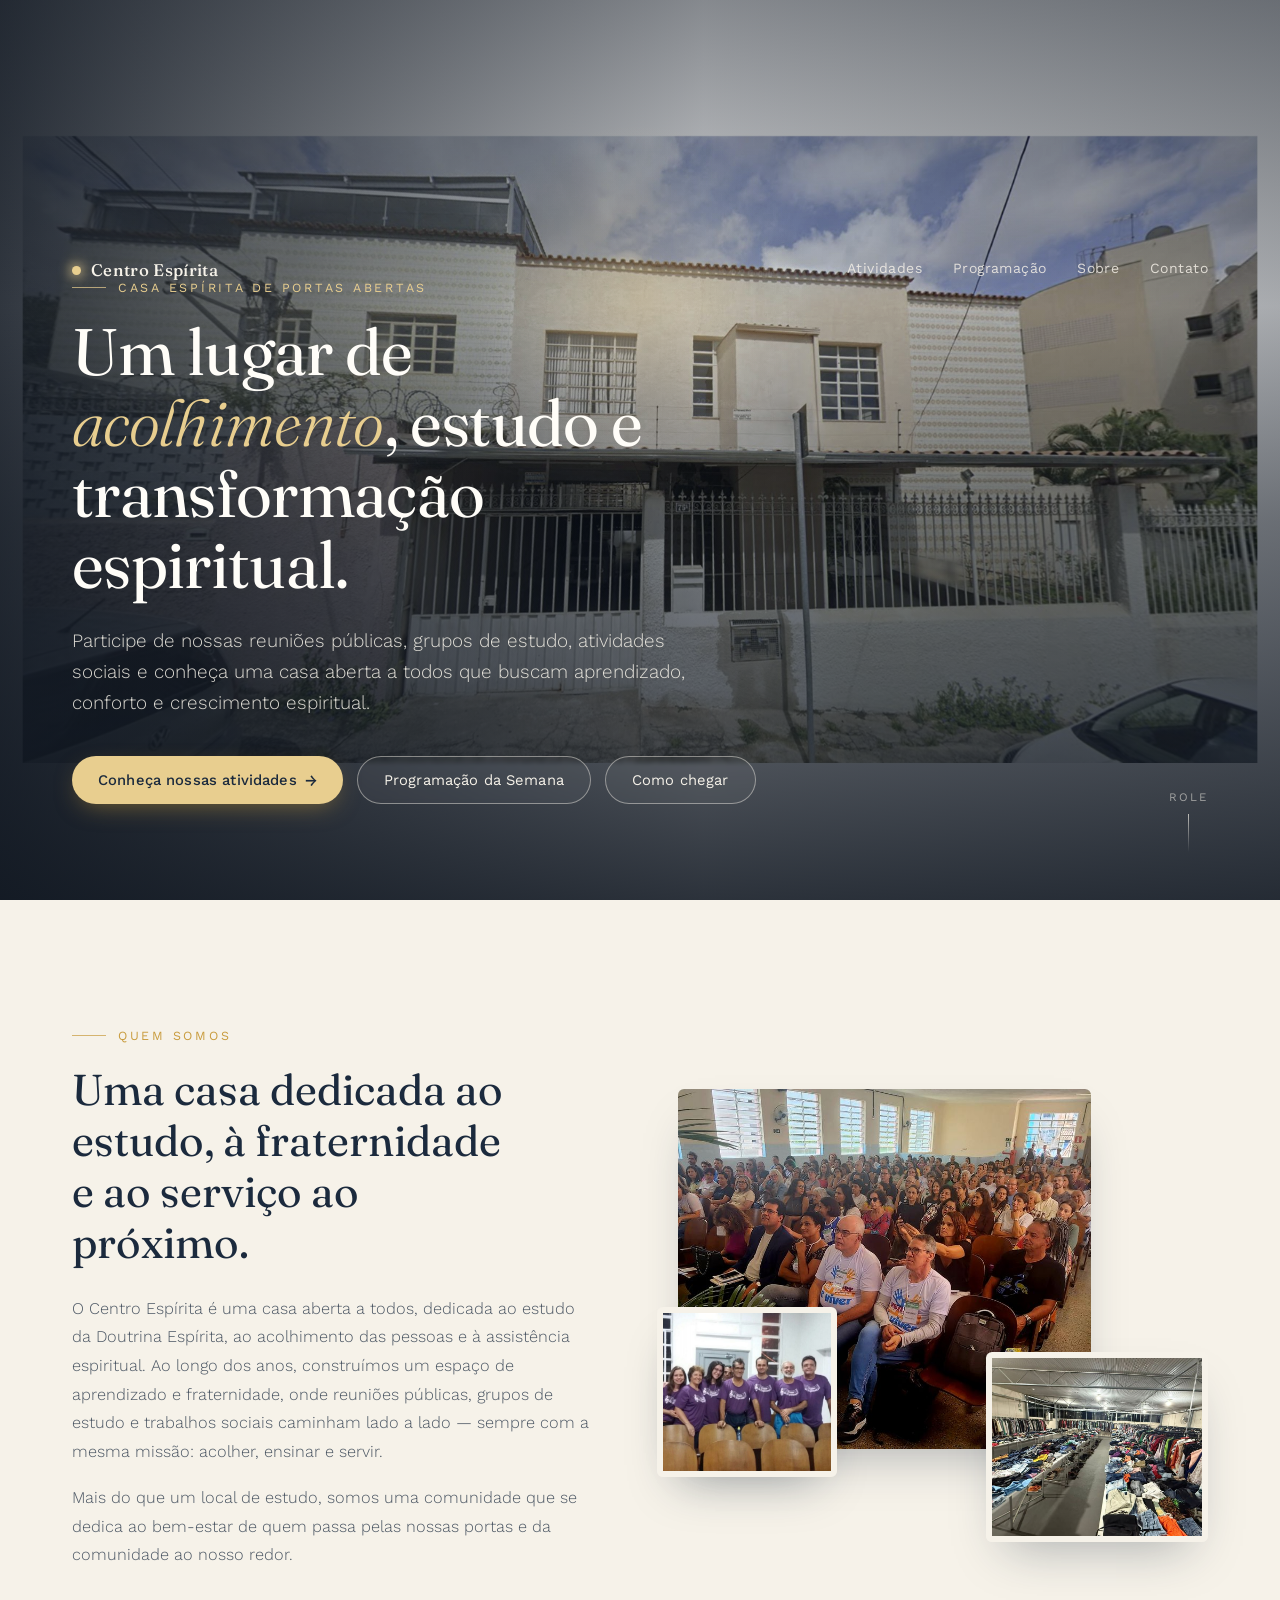
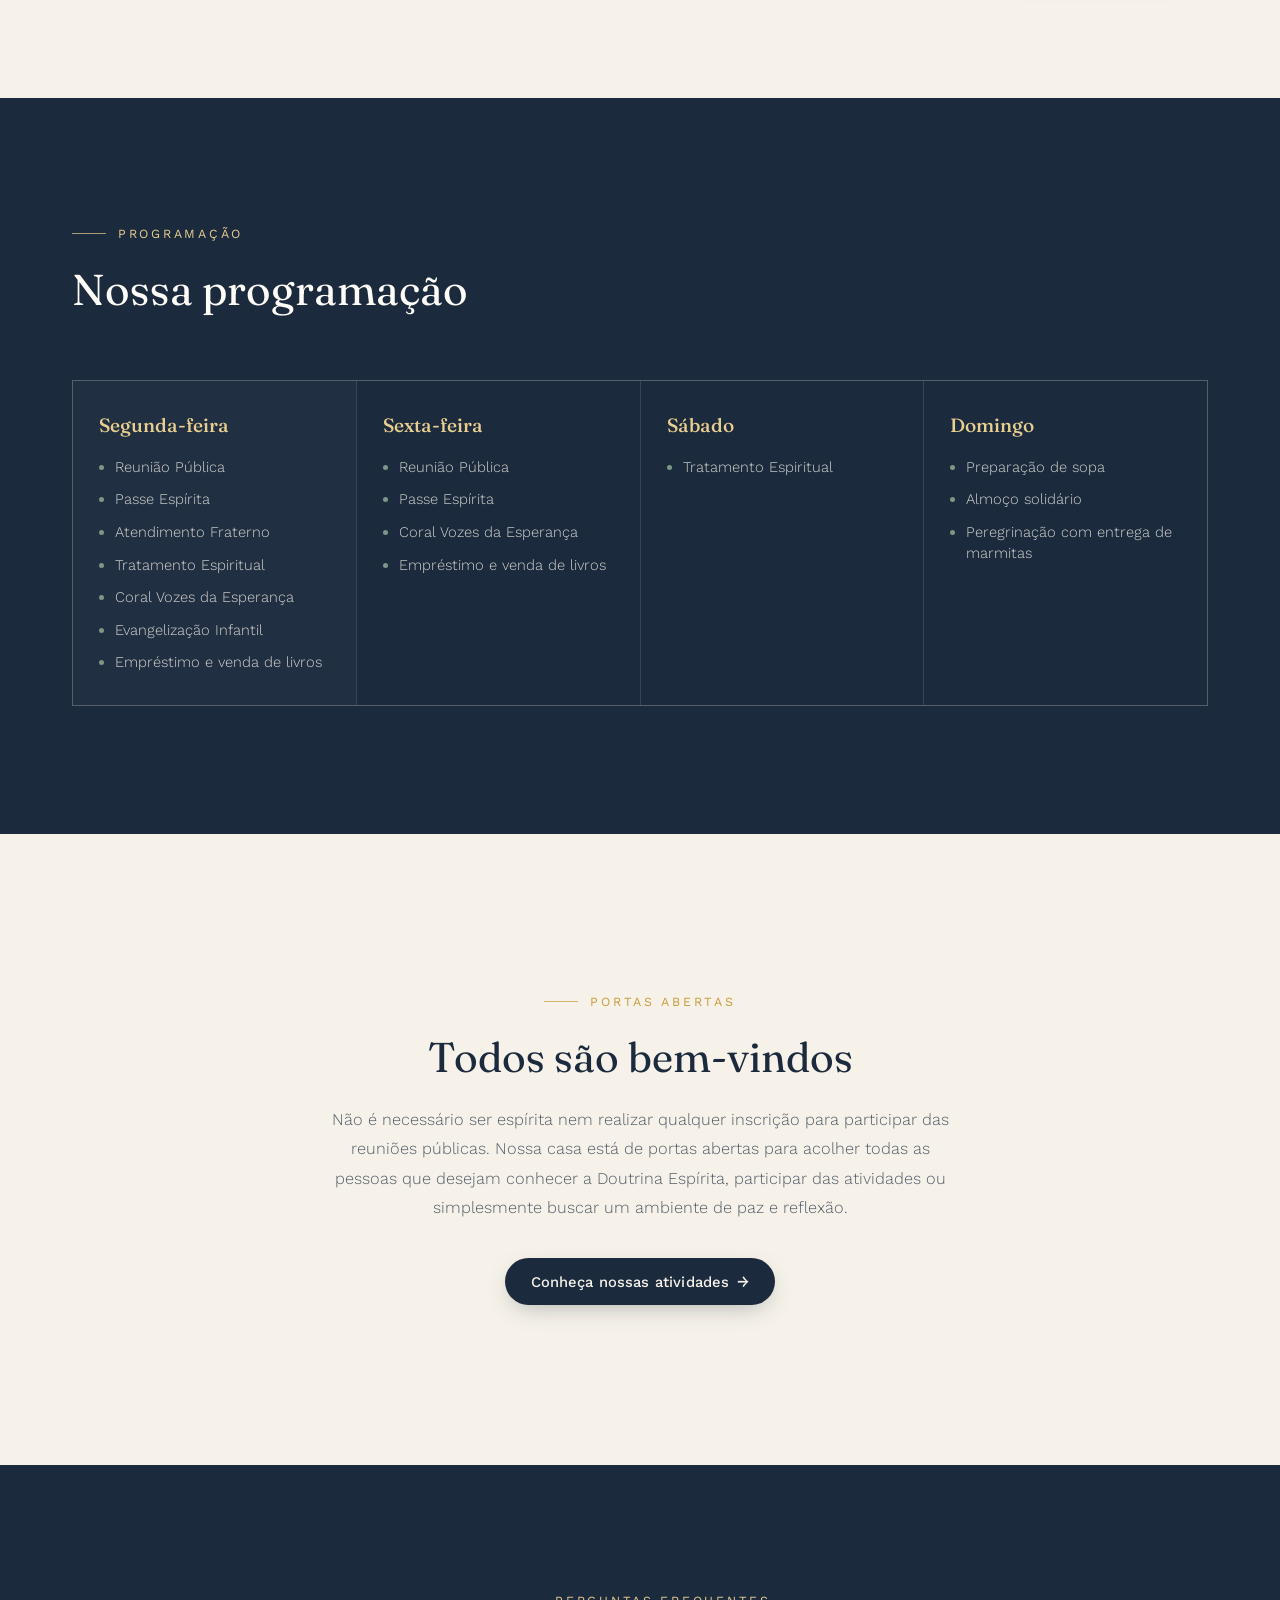
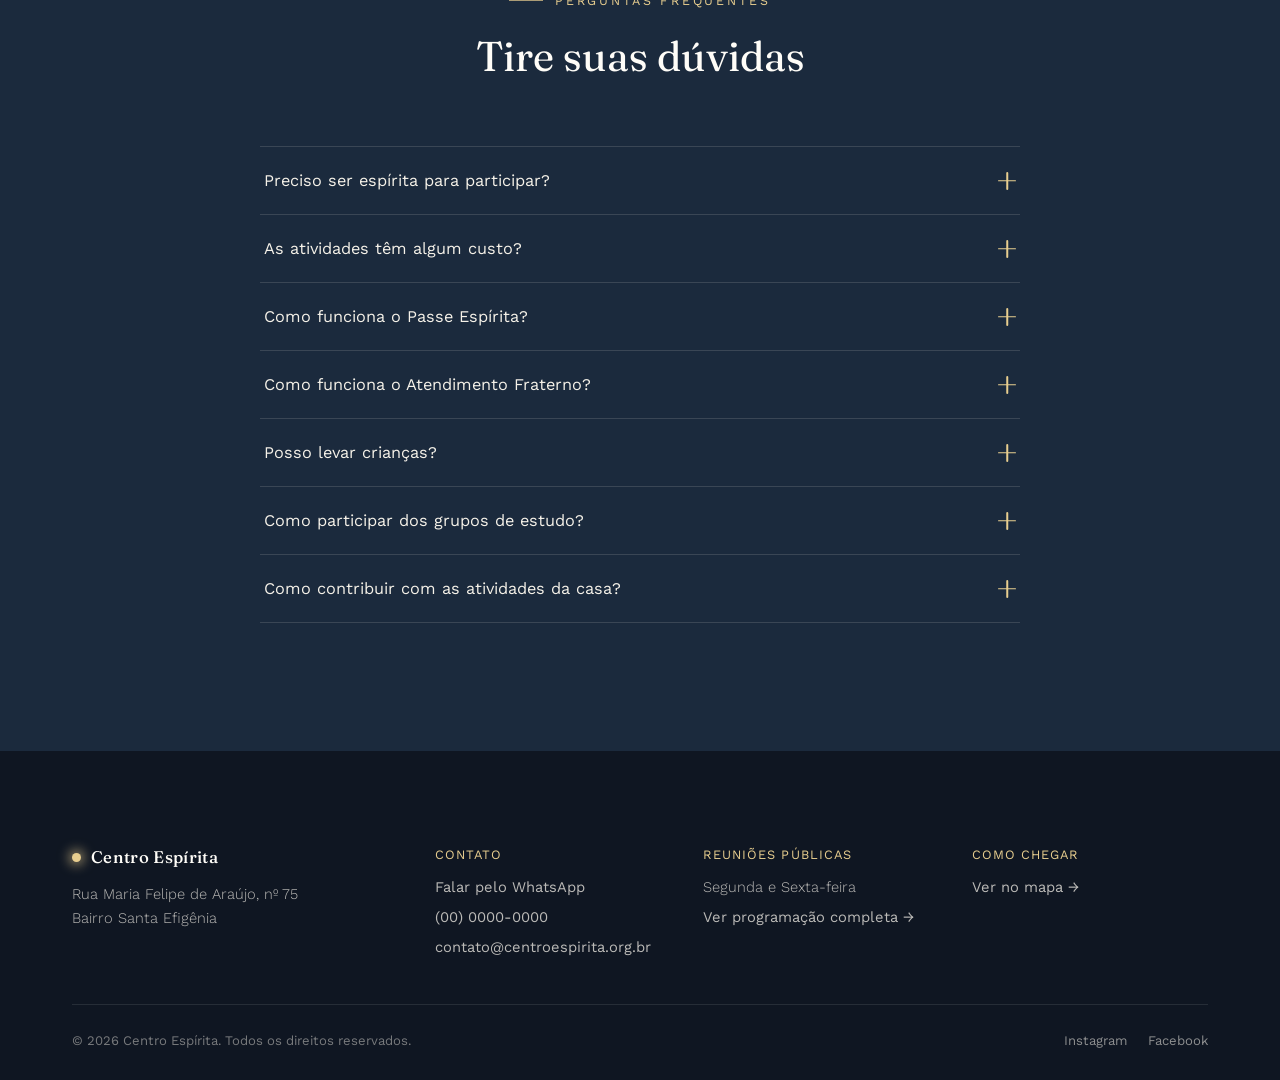
==== commit 47c6f906: "Ultima atualização" ====
--- a/index.html
+++ b/index.html
@@ -22,13 +22,12 @@
       <span class="nav__flame"></span>
       Centro Espírita
     </div>
-    <div class="nav__links">
+      <div class="nav__links">
       <a href="atividades.html">Atividades</a>
-      <a href="programacao.html" class="btn btn--ghost">Programação da Semana</a>
+      <a href="#programacao">Programação</a>
       <a href="#sobre">Sobre</a>
       <a href="#contato">Contato</a>
-      
-    </div>
+      </div>
   </nav>
 
   <div class="hero__content">
@@ -38,8 +37,8 @@
 
     <div class="cta-row">
       <a href="atividades.html" class="btn btn--primary">Conheça nossas atividades <span class="btn__arrow">→</span></a>
-      <a href="programacao.html" class="btn btn--ghost">Programação da Semana</a>
-      <a href="contato.html" class="btn btn--ghost">Como chegar</a>
+      <a href="#programacao" class="btn btn--ghost">Programação da Semana</a>
+      <a href="https://www.google.com/maps/search/?api=1&query=Rua+Maria+Felipe+de+Ara%C3%BAjo%2C+75+-+Santa+Efig%C3%AAnia%2C+Belo+Horizonte+-+MG" class="btn btn--ghost" target="_blank" rel="noopener">Como chegar</a>
     </div>
   </div>
 
@@ -133,6 +132,25 @@
   </div>
 </section>
 <!-- ===================== FIM PROGRAMAÇÃO SEMANAL ===================== -->
+
+<!-- ===================== COMO PARTICIPAR ===================== -->
+<section class="participar" id="participar">
+  <div class="participar__conteudo">
+    <div class="eyebrow eyebrow--dark">Portas abertas</div>
+    <h2>Todos são bem-vindos</h2>
+    <p>
+      Não é necessário ser espírita nem realizar qualquer inscrição para
+      participar das reuniões públicas. Nossa casa está de portas abertas
+      para acolher todas as pessoas que desejam conhecer a Doutrina Espírita,
+      participar das atividades ou simplesmente buscar um ambiente de paz
+      e reflexão.
+    </p>
+    <a href="atividades.html" class="btn btn--escuro">Conheça nossas atividades <span class="btn__arrow">→</span></a>
+  </div>
+</section>
+<!-- ===================== FIM COMO PARTICIPAR ===================== -->
+
+
 <!-- ===================== FAQ ===================== -->
 <section class="faq" id="faq">
   <div class="faq__cabecalho">
@@ -246,7 +264,7 @@
 
     <div class="rodape__bloco">
       <span class="rodape__titulo">Como chegar</span>
-      <a href="https://www.google.com/maps" class="rodape__link" target="_blank" rel="noopener">Ver no mapa →</a>
+      <a href="https://www.google.com/maps/search/?api=1&query=Rua+Maria+Felipe+de+Ara%C3%BAjo%2C+75+-+Santa+Efig%C3%AAnia%2C+Belo+Horizonte+-+MG" class="rodape__link" target="_blank" rel="noopener">Ver no mapa →</a>
     </div>
 
   </div>
--- a/style.css
+++ b/style.css
@@ -13,6 +13,16 @@
 }
 
 *{box-sizing:border-box; margin:0; padding:0;}
+
+
+html{
+  overflow-x:hidden;
+}
+
+img{
+  max-width:100%;
+  display:block;
+}
 
 html,body{
   width:100%;
@@ -370,8 +380,10 @@
 }
 
 @media(max-width:939px){
-  .sobre__fotos{ min-height:380px; margin-top:8px; }
-}
+  .sobre__fotos{ min-height:420px; margin-top:8px; margin-bottom:32px; }
+  .foto--um{ bottom:0; }
+}
+
 
 
 /* =========================================================
@@ -1154,4 +1166,51 @@
 
 .rodape__redes a:hover{
   color:var(--candle-soft);
+}
+
+/* =========================================================
+   COMO PARTICIPAR
+   ========================================================= */
+.participar{
+  background:var(--ivory);
+  color:var(--ink);
+  padding:clamp(88px, 13vw, 160px) clamp(20px, 6vw, 72px);
+  display:flex;
+  justify-content:center;
+}
+
+.participar__conteudo{
+  max-width:620px;
+  text-align:center;
+}
+
+.participar__conteudo .eyebrow{
+  justify-content:center;
+}
+
+.participar__conteudo h2{
+  font-family:'Fraunces', serif;
+  font-weight:400;
+  font-size:clamp(1.9rem, 3.4vw, 2.6rem);
+  margin:16px 0 22px;
+}
+
+.participar__conteudo p{
+  font-size:1.02rem;
+  line-height:1.8;
+  color:rgba(27,42,61,0.75);
+  font-weight:300;
+  margin-bottom:36px;
+}
+
+/* variante escura do botão, pra usar em seções de fundo claro */
+.btn--escuro{
+  background:var(--ink);
+  color:var(--ivory);
+  font-weight:500;
+  box-shadow:0 8px 24px -8px rgba(27,42,61,0.35);
+}
+.btn--escuro:hover{
+  background:#212F42;
+  transform:translateY(-1px);
 }
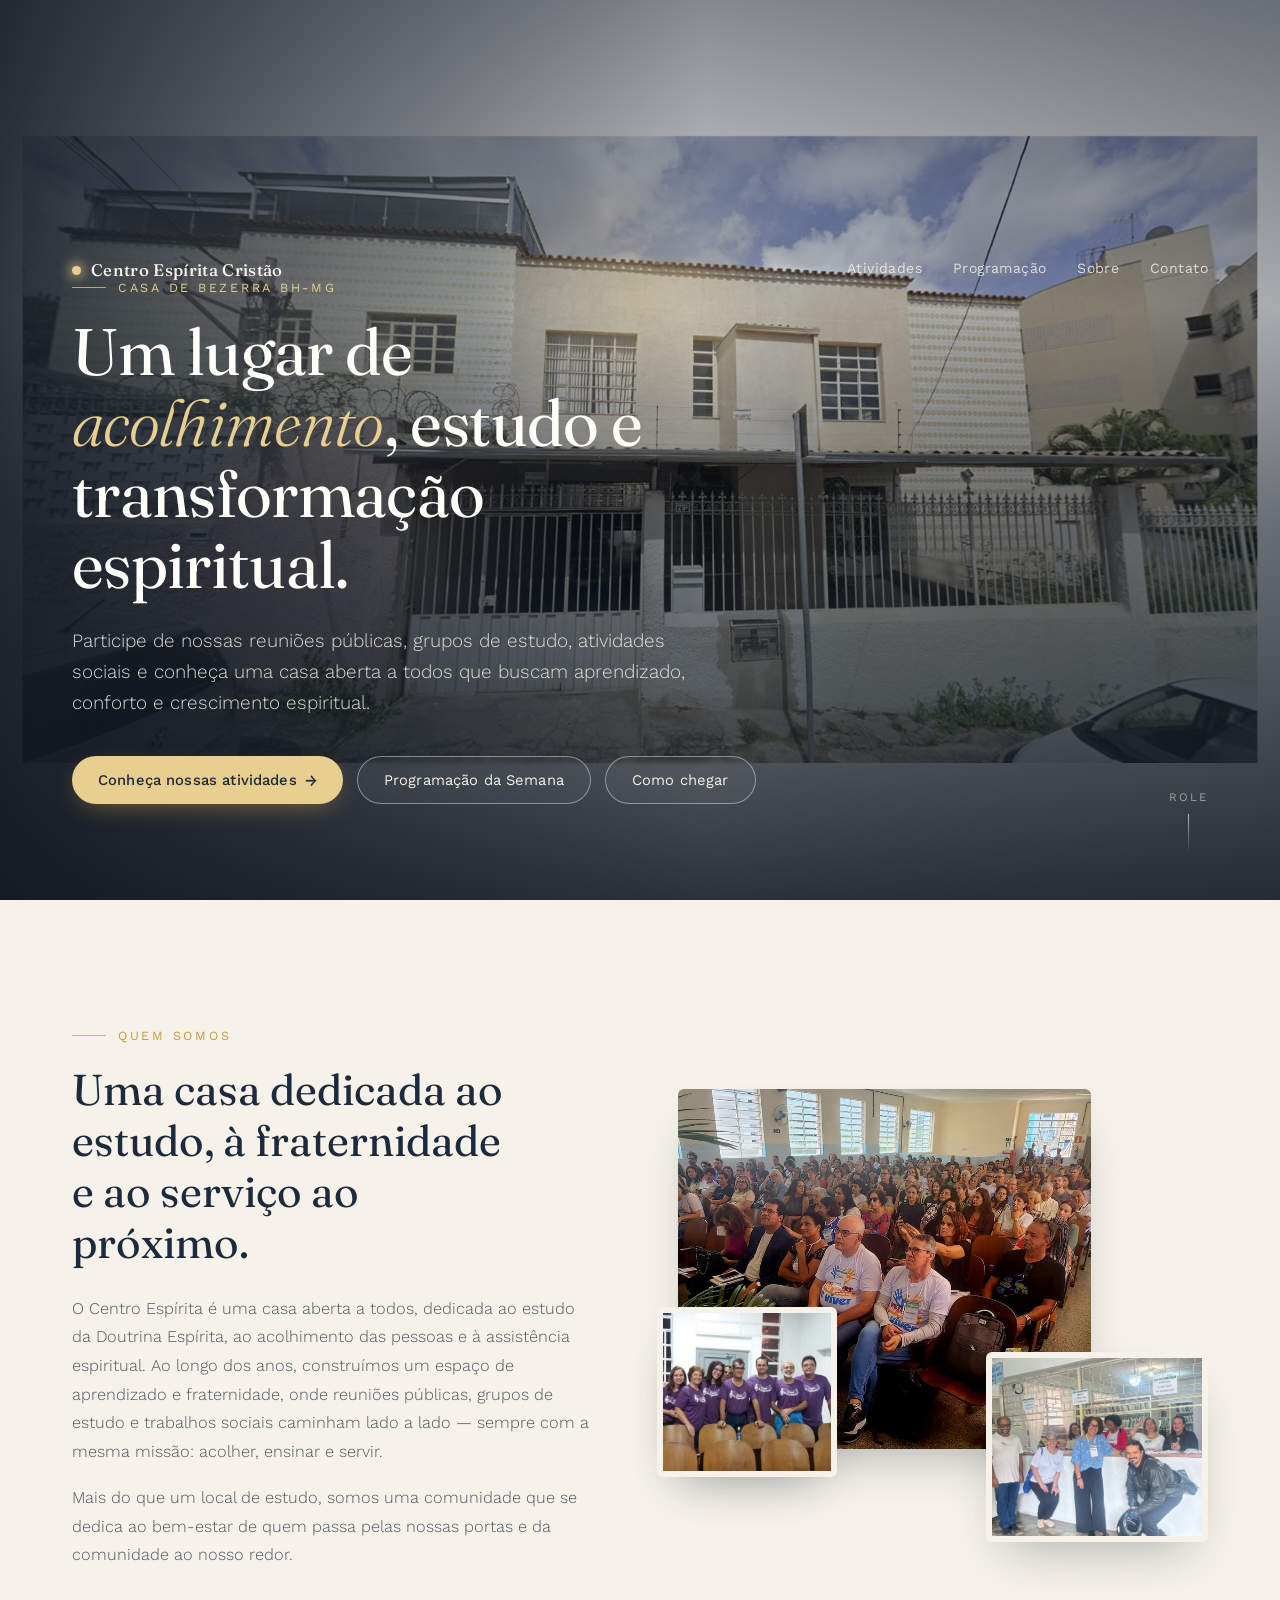
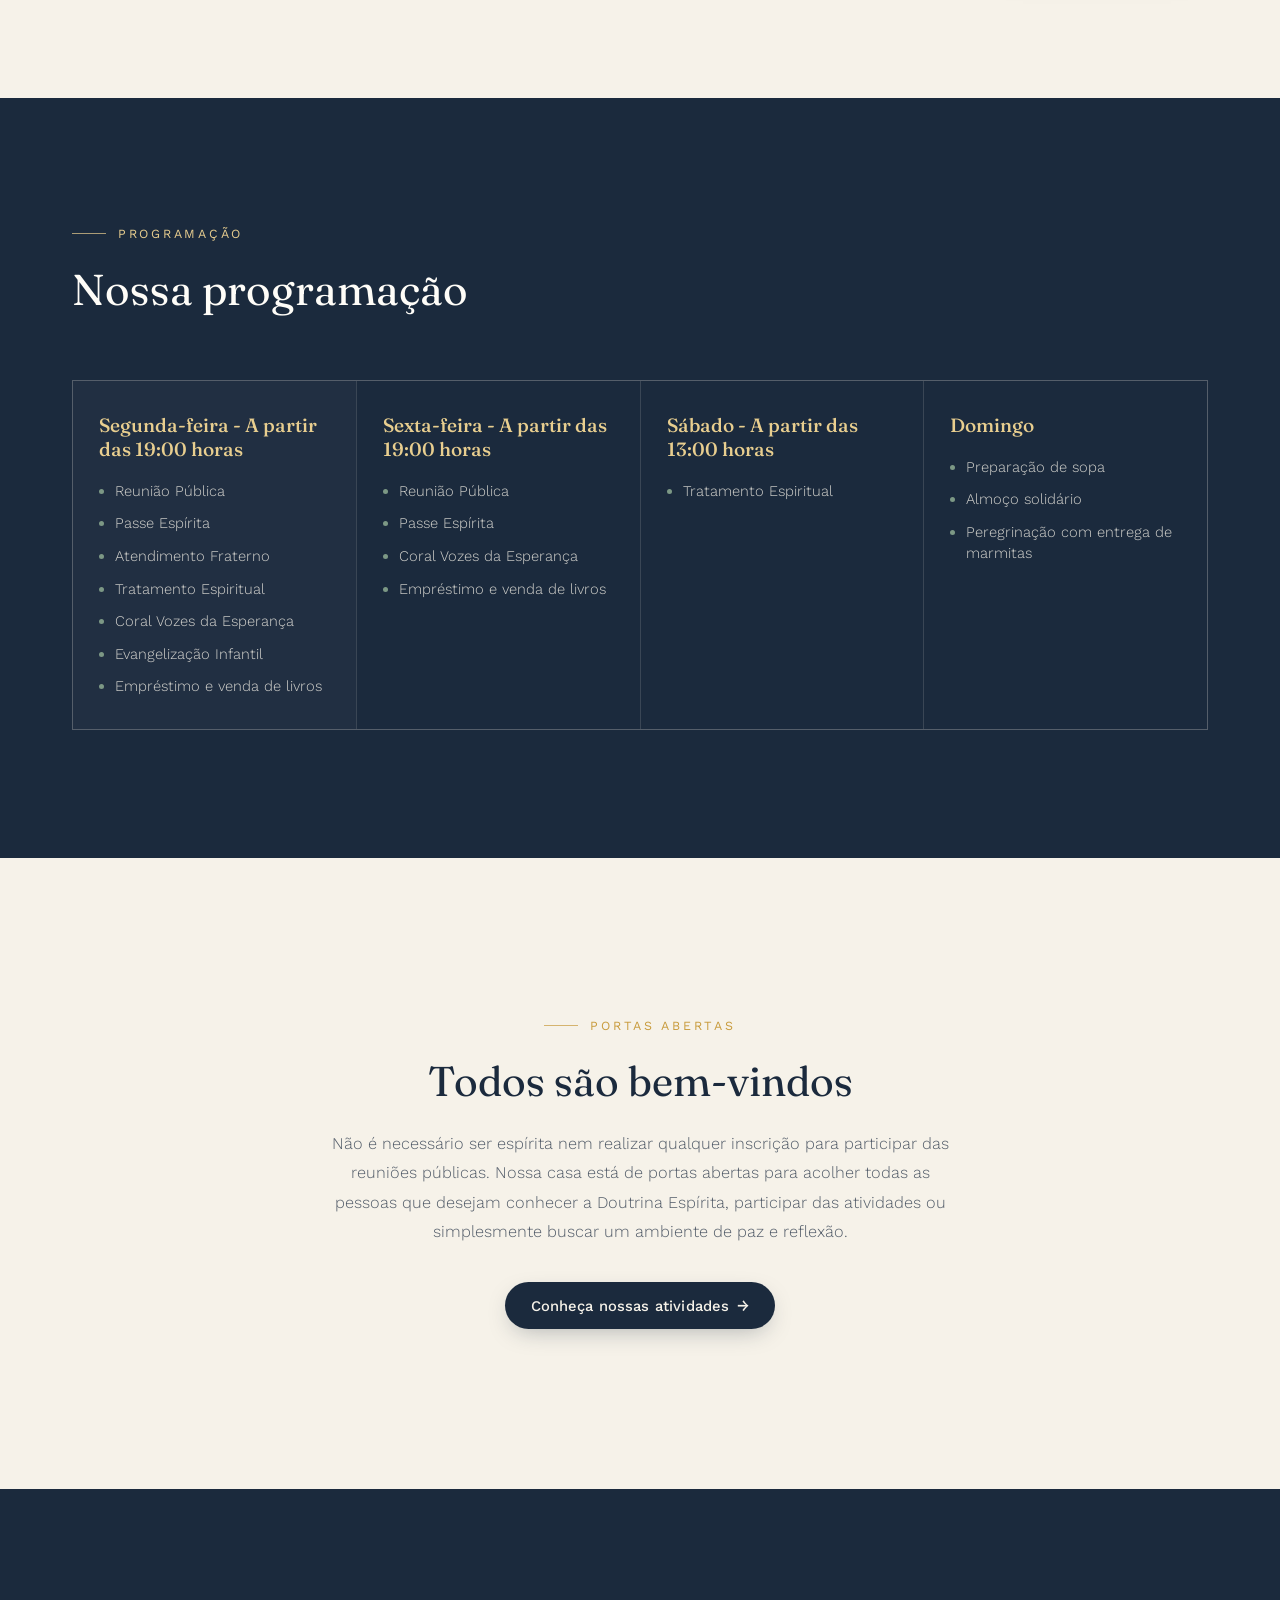
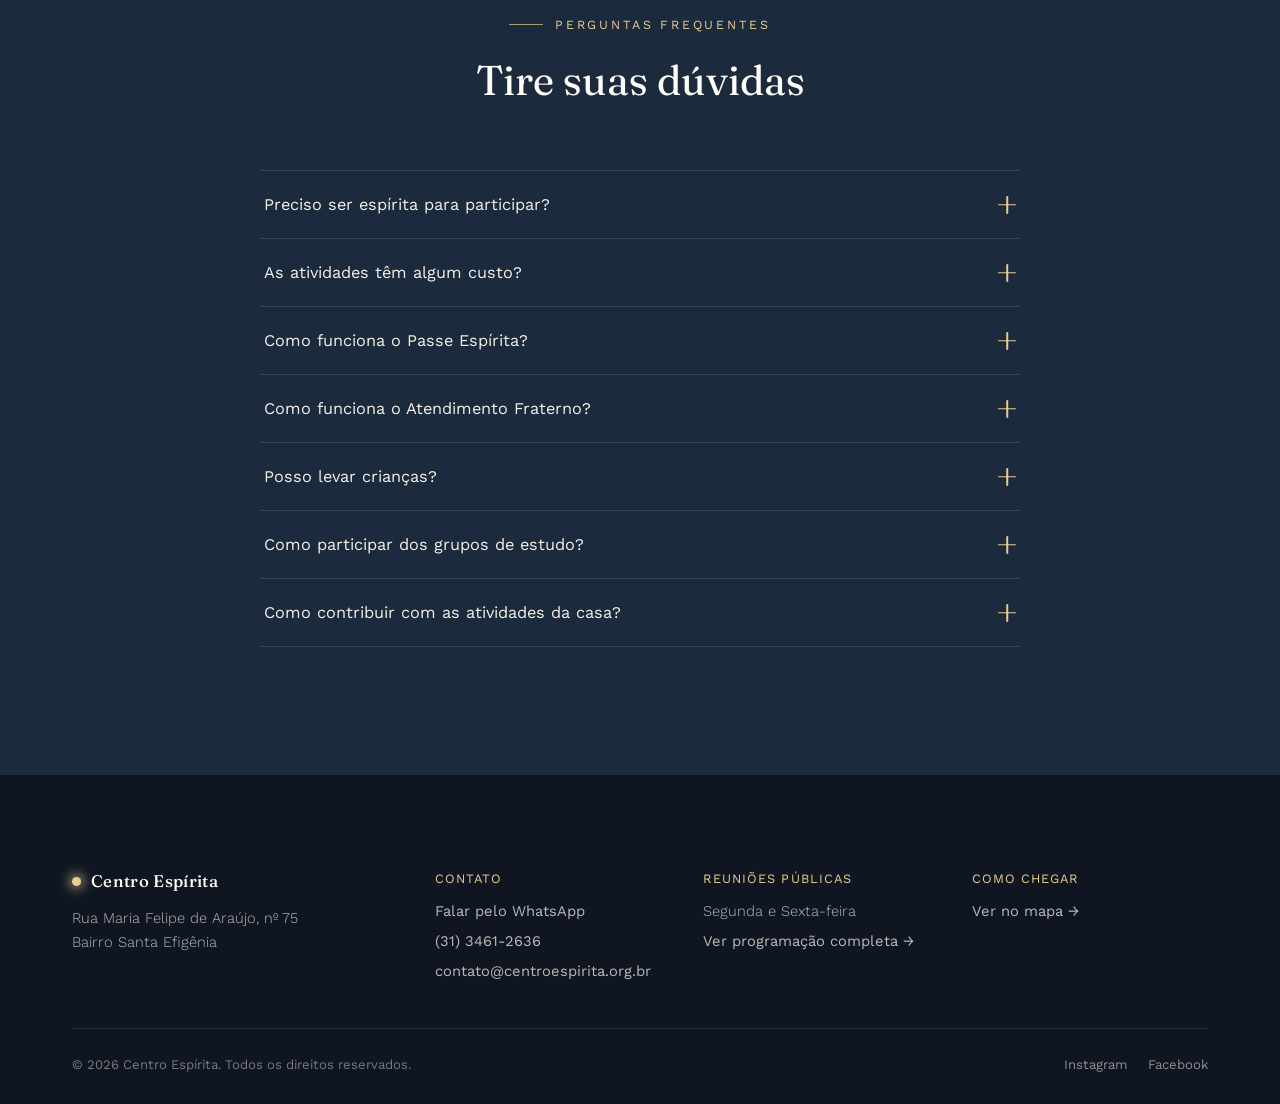
==== commit 8b132e0d: "mais uma atualização" ====
--- a/index.html
+++ b/index.html
@@ -20,7 +20,7 @@
   <nav class="nav">
     <div class="nav__mark">
       <span class="nav__flame"></span>
-      Centro Espírita
+      Centro Espírita Cristão
     </div>
       <div class="nav__links">
       <a href="atividades.html">Atividades</a>
@@ -31,7 +31,7 @@
   </nav>
 
   <div class="hero__content">
-    <div class="eyebrow">Casa espírita de portas abertas</div>
+    <div class="eyebrow">Casa De Bezerra Bh-Mg</div>
     <h1>Um lugar de <em>acolhimento</em>, estudo e transformação espiritual.</h1>
     <p class="sub">Participe de nossas reuniões públicas, grupos de estudo, atividades sociais e conheça uma casa aberta a todos que buscam aprendizado, conforto e crescimento espiritual.</p>
 
@@ -72,7 +72,7 @@
 
   <div class="sobre__fotos">
     <img class="foto foto--principal" src="img/auditorio.jpg" alt="Auditório do Centro Espírita durante reunião pública">
-    <img class="foto foto--pequena foto--um" src="img/ambiente-interno.jpg" alt="Ambiente interno do Centro Espírita">
+    <img class="foto foto--pequena foto--um" src="img/coral.jpg" alt="Ambiente interno do Centro Espírita">
     <img class="foto foto--pequena foto--dois" src="img/pessoas-reunidas.jpg" alt="Pessoas reunidas no Centro Espírita">
   </div>
 </section>
@@ -91,7 +91,7 @@
   <div class="programacao__grade">
 
     <div class="dia dia--grande">
-      <span class="dia__nome">Segunda-feira</span>
+      <span class="dia__nome">Segunda-feira - A partir das 19:00 horas </span>
       <ul class="dia__lista">
         <li>Reunião Pública</li>
         <li>Passe Espírita</li>
@@ -104,7 +104,7 @@
     </div>
 
     <div class="dia">
-      <span class="dia__nome">Sexta-feira</span>
+      <span class="dia__nome">Sexta-feira - A partir das 19:00 horas</span>
       <ul class="dia__lista">
         <li>Reunião Pública</li>
         <li>Passe Espírita</li>
@@ -114,7 +114,7 @@
     </div>
 
     <div class="dia dia--curto">
-      <span class="dia__nome">Sábado</span>
+      <span class="dia__nome">Sábado - A partir das 13:00 horas</span>
       <ul class="dia__lista">
         <li>Tratamento Espiritual</li>
       </ul>
@@ -251,8 +251,8 @@
 
     <div class="rodape__bloco">
       <span class="rodape__titulo">Contato</span>
-      <a href="https://wa.me/5500000000000" class="rodape__link" target="_blank" rel="noopener">Falar pelo WhatsApp</a>
-      <a href="tel:+5500000000000" class="rodape__link">(00) 0000-0000</a>
+      <a href="https://wa.me/553134612636" class="rodape__link" target="_blank" rel="noopener">Falar pelo WhatsApp</a>
+      <a href="tel:+553134612636" class="rodape__link">(31) 3461-2636</a>
       <a href="mailto:contato@centroespirita.org.br" class="rodape__link">contato@centroespirita.org.br</a>
     </div>
 
@@ -272,8 +272,8 @@
   <div class="rodape__base">
     <span>© 2026 Centro Espírita. Todos os direitos reservados.</span>
     <div class="rodape__redes">
-      <a href="#" target="_blank" rel="noopener">Instagram</a>
-      <a href="#" target="_blank" rel="noopener">Facebook</a>
+      <a href="https://www.instagram.com/centroespirita/" target="_blank" rel="noopener">Instagram</a>
+      <a href="https://www.facebook.com/centroespirita/ " target="_blank" rel="noopener">Facebook</a>
     </div>
   </div>
 </footer>
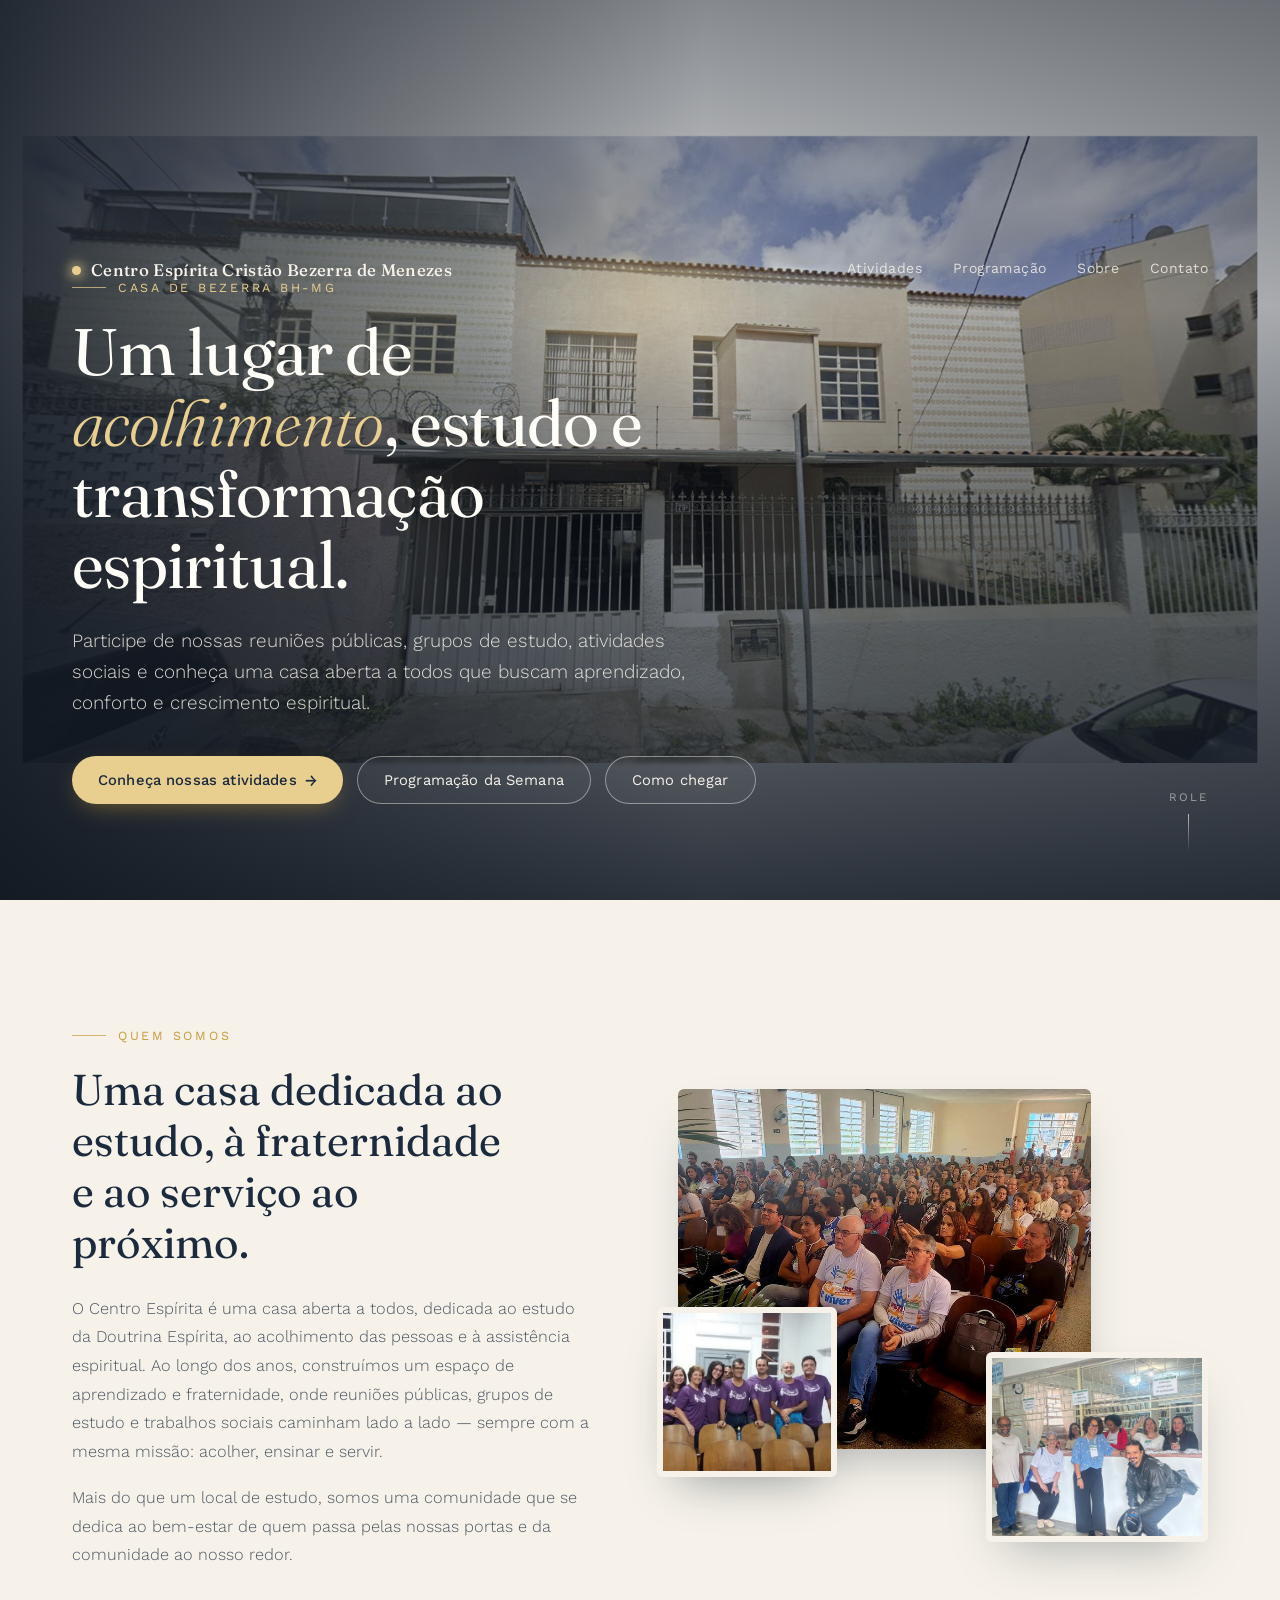
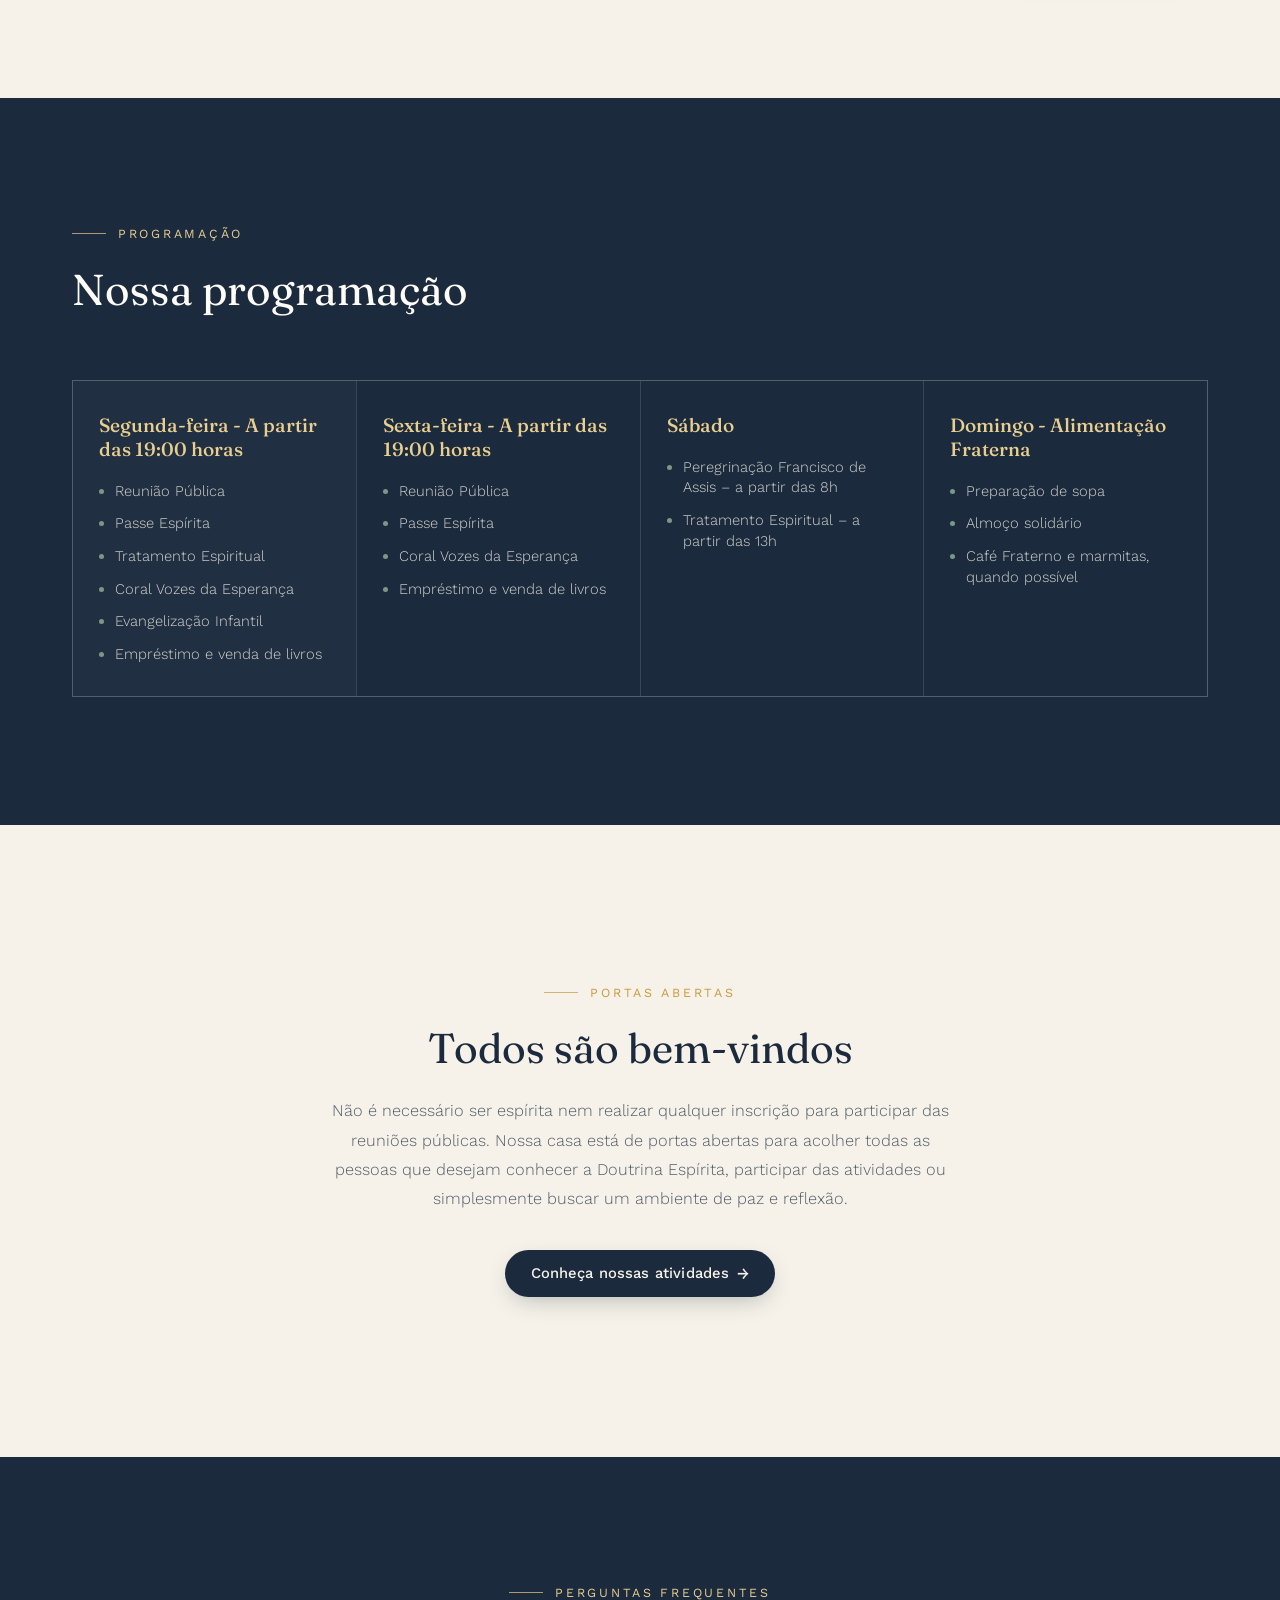
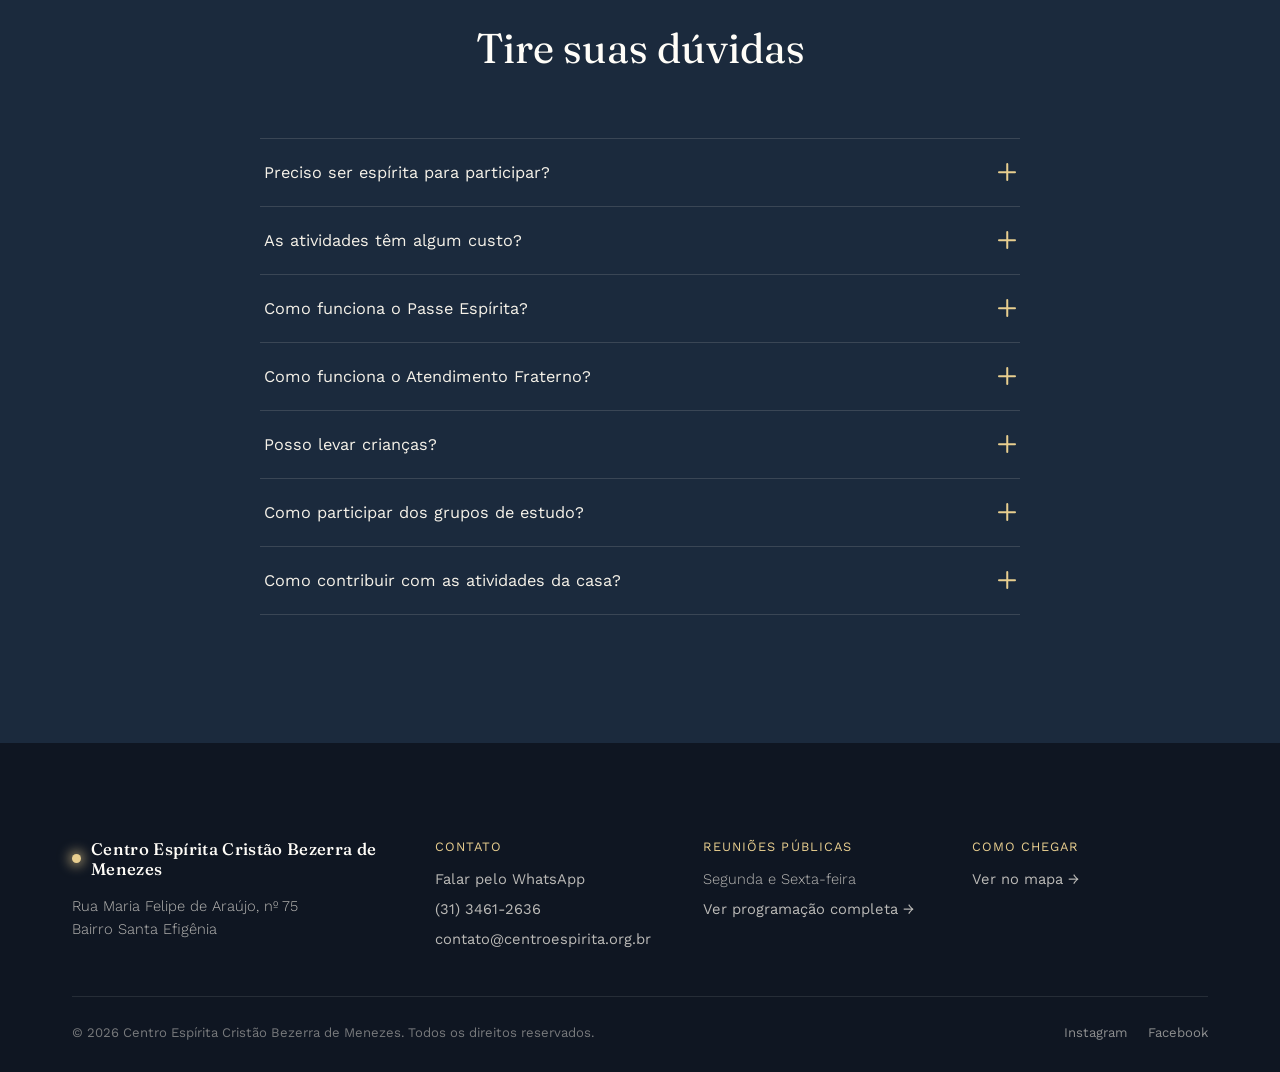
==== commit 2c9850c5: "Atualiza textos: atendimento fraterno, tratamento, peregrinação, bazar, estudos e nome da casa - Ate" ====
--- a/index.html
+++ b/index.html
@@ -3,7 +3,7 @@
 <head>
 <meta charset="UTF-8">
 <meta name="viewport" content="width=device-width, initial-scale=1.0">
-<title>Centro Espírita</title>
+<title>Centro Espírita Cristão Bezerra de Menezes</title>
 <link rel="preconnect" href="https://fonts.googleapis.com">
 <link href="https://fonts.googleapis.com/css2?family=Fraunces:opsz,wght@9..144,300;9..144,400;9..144,500;9..144,600&family=Work+Sans:wght@300;400;500;600&display=swap" rel="stylesheet">
 <link rel="stylesheet" href="style.css">
@@ -20,7 +20,7 @@
   <nav class="nav">
     <div class="nav__mark">
       <span class="nav__flame"></span>
-      Centro Espírita Cristão
+      Centro Espírita Cristão Bezerra de Menezes
     </div>
       <div class="nav__links">
       <a href="atividades.html">Atividades</a>
@@ -95,7 +95,6 @@
       <ul class="dia__lista">
         <li>Reunião Pública</li>
         <li>Passe Espírita</li>
-        <li>Atendimento Fraterno</li>
         <li>Tratamento Espiritual</li>
         <li>Coral Vozes da Esperança</li>
         <li>Evangelização Infantil</li>
@@ -114,18 +113,19 @@
     </div>
 
     <div class="dia dia--curto">
-      <span class="dia__nome">Sábado - A partir das 13:00 horas</span>
-      <ul class="dia__lista">
-        <li>Tratamento Espiritual</li>
+      <span class="dia__nome">Sábado</span>
+      <ul class="dia__lista">
+        <li>Peregrinação Francisco de Assis – a partir das 8h</li>
+        <li>Tratamento Espiritual – a partir das 13h</li>
       </ul>
     </div>
 
     <div class="dia">
-      <span class="dia__nome">Domingo</span>
+      <span class="dia__nome">Domingo - Alimentação Fraterna</span>
       <ul class="dia__lista">
         <li>Preparação de sopa</li>
         <li>Almoço solidário</li>
-        <li>Peregrinação com entrega de marmitas</li>
+        <li>Café Fraterno e marmitas, quando possível</li>
       </ul>
     </div>
 
@@ -196,7 +196,7 @@
         <span class="faq__icone"></span>
       </button>
       <div class="faq__resposta">
-        <p>É um momento de conversa individual, acolhimento e orientação à luz da Doutrina Espírita, acontece toda segunda-feira e não exige agendamento prévio.</p>
+        <p>É um momento de conversa individual, acolhimento e orientação à luz da Doutrina Espírita, o agendamento é feito por mensagem no WhatsApp (31) 3461-2636, e a nossa equipe orienta sobre horários e próximos passos.</p>
       </div>
     </div>
 
@@ -216,7 +216,7 @@
         <span class="faq__icone"></span>
       </button>
       <div class="faq__resposta">
-        <p>Oferecemos grupos de estudo presenciais e online, voltados ao aprendizado e aprofundamento da Doutrina Espírita. Procure a recepção da casa para saber os horários disponíveis.</p>
+        <p>Oferecemos grupos de estudo presenciais e online, voltados ao aprendizado e aprofundamento da Doutrina Espírita. Os estudos presenciais (ESDE e EADE) acontecem às terças-feiras, das 20h às 21h30. Às quintas-feiras temos os cursos online: Curso Básico da Doutrina Espírita e Curso de Mediunidade (básico e avançado).</p>
       </div>
     </div>
 
@@ -241,7 +241,7 @@
     <div class="rodape__bloco">
       <div class="nav__mark rodape__marca">
         <span class="nav__flame"></span>
-        Centro Espírita
+        Centro Espírita Cristão Bezerra de Menezes
       </div>
       <p class="rodape__endereco">
         Rua Maria Felipe de Araújo, nº 75<br>
@@ -270,7 +270,7 @@
   </div>
 
   <div class="rodape__base">
-    <span>© 2026 Centro Espírita. Todos os direitos reservados.</span>
+    <span>© 2026 Centro Espírita Cristão Bezerra de Menezes. Todos os direitos reservados.</span>
     <div class="rodape__redes">
       <a href="https://www.instagram.com/centroespirita/" target="_blank" rel="noopener">Instagram</a>
       <a href="https://www.facebook.com/centroespirita/ " target="_blank" rel="noopener">Facebook</a>
--- a/style.css
+++ b/style.css
@@ -105,6 +105,7 @@
 }
 
 .nav__flame{
+  flex-shrink:0;
   width:9px; height:9px;
   border-radius:50%;
   background:var(--candle-soft);
@@ -700,6 +701,12 @@
   font-weight:300;
 }
 
+.apoio__bloco a{
+  color:var(--candle-soft);
+  text-underline-offset:3px;
+  white-space:nowrap;
+}
+
 .apoio__dias{
   display:flex;
   gap:10px;
@@ -943,8 +950,23 @@
 
 @media(min-width:760px){
   .acoes__grade{
-    grid-template-columns:repeat(2, 1fr);
+    grid-template-columns:repeat(3, 1fr);
   }
+}
+
+/* card sem foto sobre o fundo escuro — Peregrinação */
+.card--escuro{
+  background:#212F42;
+  border-color:rgba(246,242,233,0.12);
+  justify-content:flex-end;
+}
+
+.card--escuro .card__titulo{
+  color:#FFFDF8;
+}
+
+.card--escuro p{
+  color:rgba(246,242,233,0.78);
 }
 
 .acoes .card--destaque{
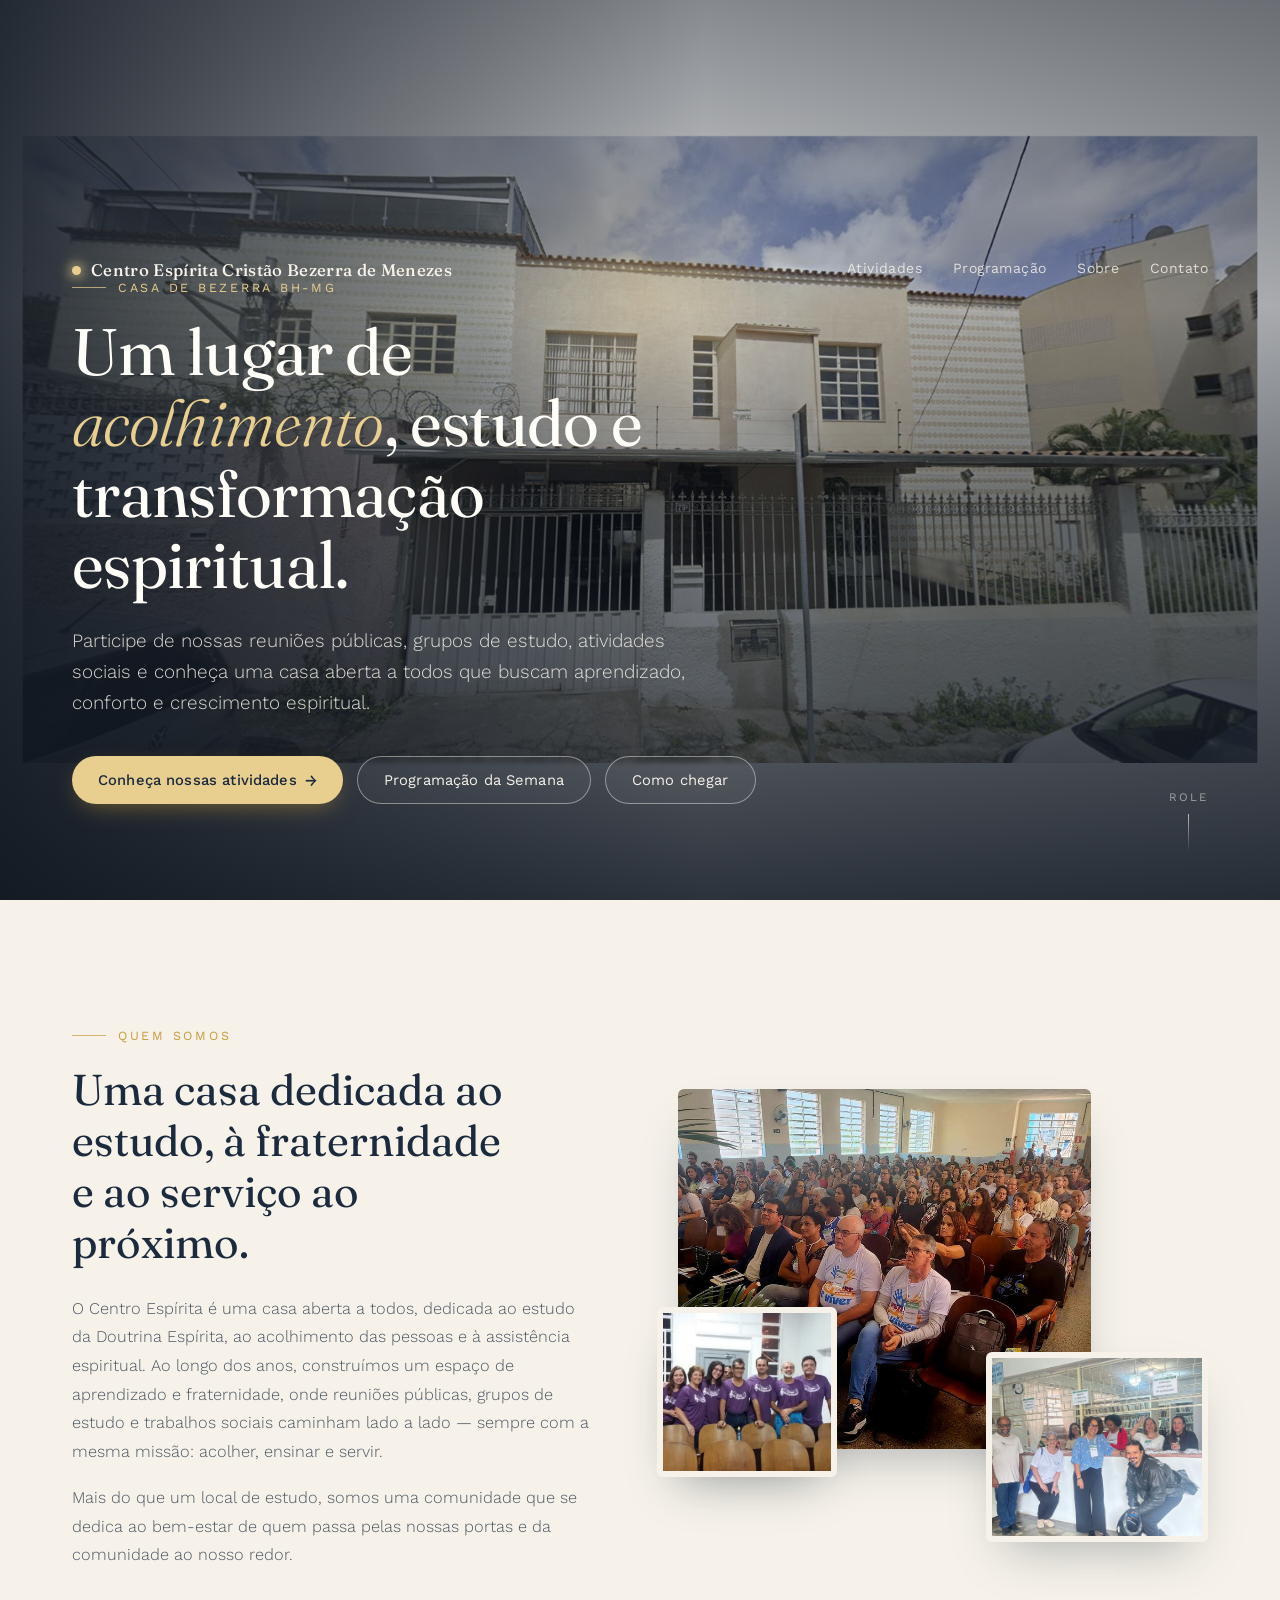
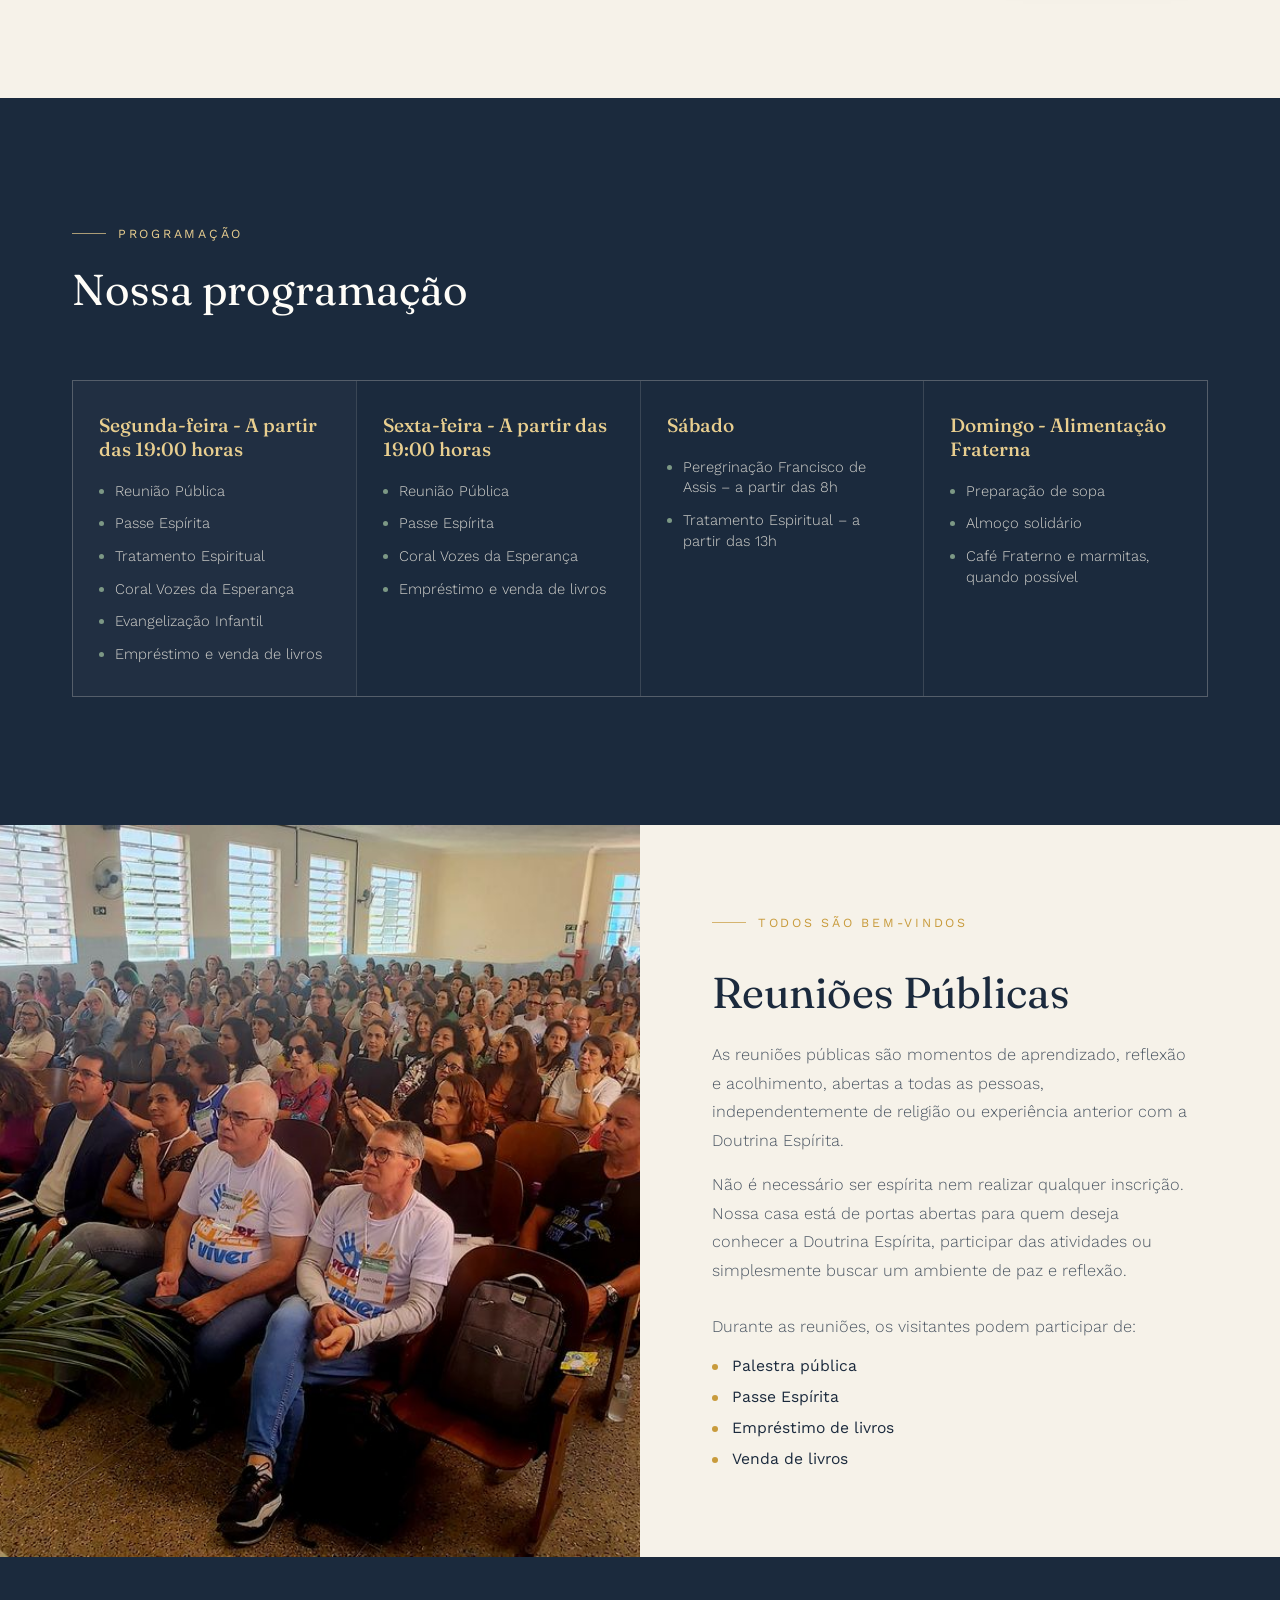
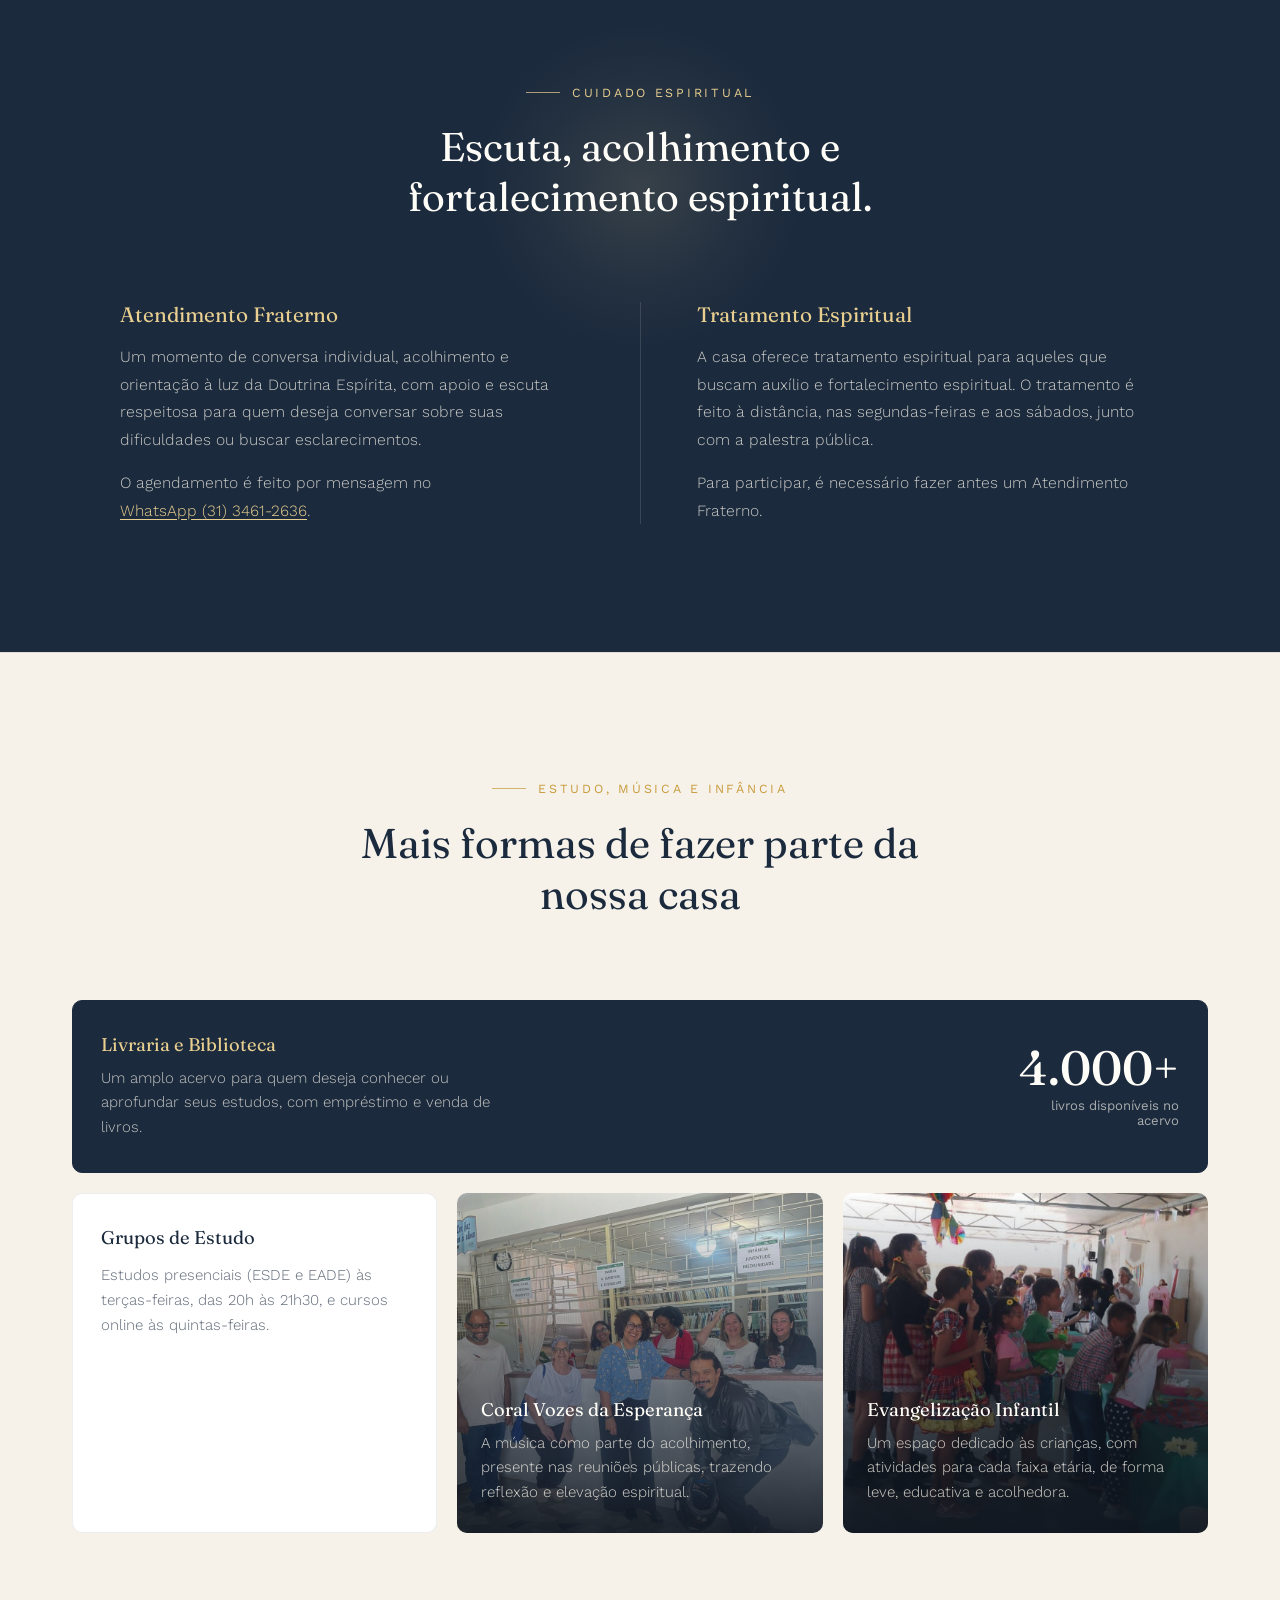
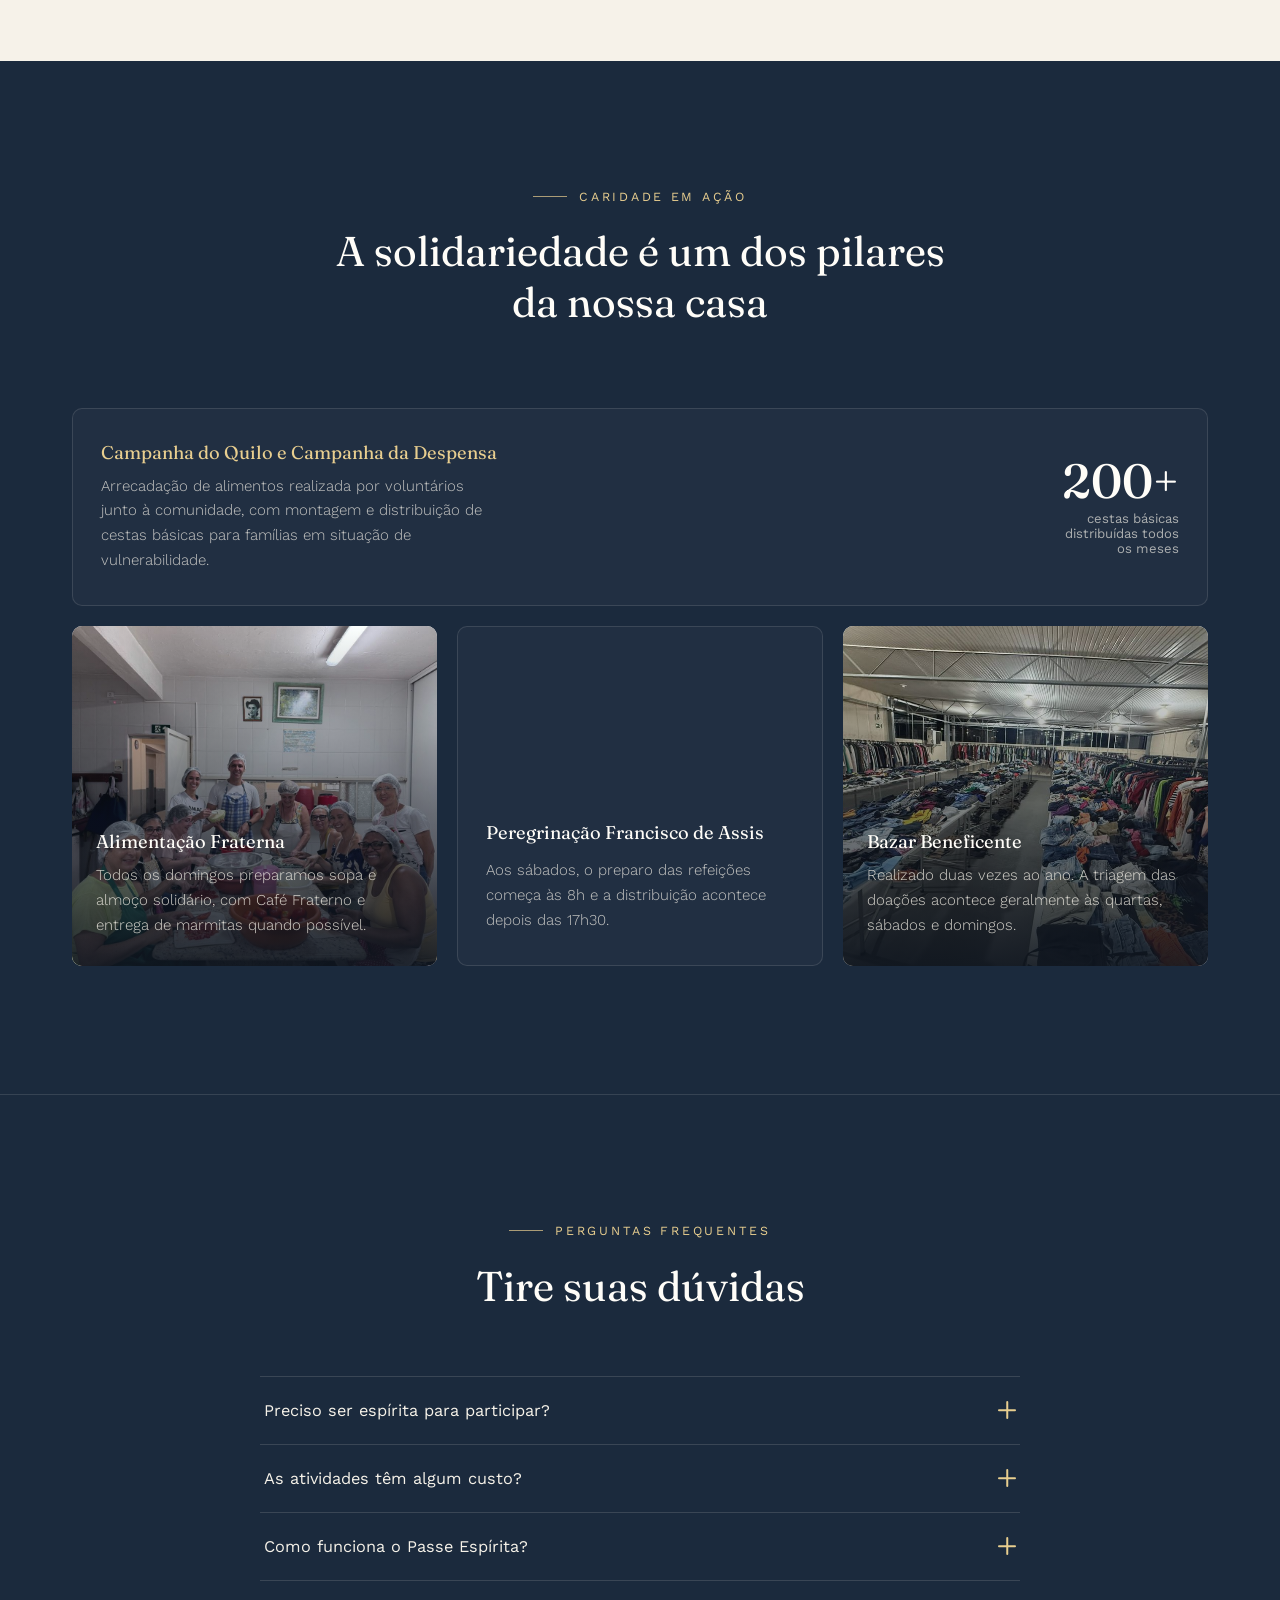
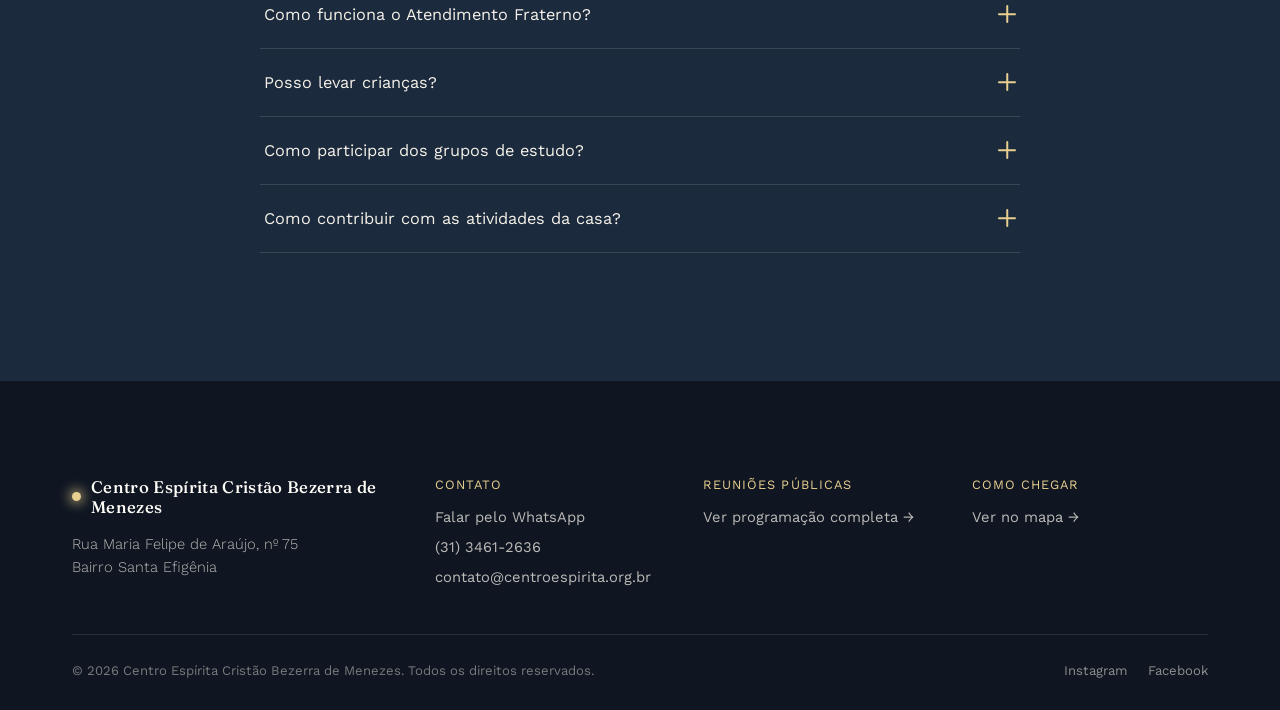
==== commit 3e7c86a2: "Junta as páginas em uma só e remove repetições - Move Reuniões Públicas, Cuidado espiritual, Estudo/" ====
--- a/index.html
+++ b/index.html
@@ -23,7 +23,7 @@
       Centro Espírita Cristão Bezerra de Menezes
     </div>
       <div class="nav__links">
-      <a href="atividades.html">Atividades</a>
+      <a href="#reunioes">Atividades</a>
       <a href="#programacao">Programação</a>
       <a href="#sobre">Sobre</a>
       <a href="#contato">Contato</a>
@@ -36,7 +36,7 @@
     <p class="sub">Participe de nossas reuniões públicas, grupos de estudo, atividades sociais e conheça uma casa aberta a todos que buscam aprendizado, conforto e crescimento espiritual.</p>
 
     <div class="cta-row">
-      <a href="atividades.html" class="btn btn--primary">Conheça nossas atividades <span class="btn__arrow">→</span></a>
+      <a href="#reunioes" class="btn btn--primary">Conheça nossas atividades <span class="btn__arrow">→</span></a>
       <a href="#programacao" class="btn btn--ghost">Programação da Semana</a>
       <a href="https://www.google.com/maps/search/?api=1&query=Rua+Maria+Felipe+de+Ara%C3%BAjo%2C+75+-+Santa+Efig%C3%AAnia%2C+Belo+Horizonte+-+MG" class="btn btn--ghost" target="_blank" rel="noopener">Como chegar</a>
     </div>
@@ -48,8 +48,6 @@
   </div>
 </section>
 <!-- ===================== FIM DO BANNER PRINCIPAL ===================== -->
-
-<!-- as próximas seções (Sobre o Centro, Programação Semanal, etc.) entram aqui embaixo -->
 
 
 <!-- ===================== SOBRE O CENTRO ===================== -->
@@ -79,8 +77,6 @@
 <!-- ===================== FIM SOBRE O CENTRO ===================== -->
 
 
-
-
 <!-- ===================== PROGRAMAÇÃO SEMANAL ===================== -->
 <section class="programacao" id="programacao">
   <div class="programacao__cabecalho">
@@ -133,22 +129,176 @@
 </section>
 <!-- ===================== FIM PROGRAMAÇÃO SEMANAL ===================== -->
 
-<!-- ===================== COMO PARTICIPAR ===================== -->
-<section class="participar" id="participar">
-  <div class="participar__conteudo">
-    <div class="eyebrow eyebrow--dark">Portas abertas</div>
-    <h2>Todos são bem-vindos</h2>
+
+<!-- ===================== REUNIÕES PÚBLICAS ===================== -->
+<section class="reunioes" id="reunioes">
+  <div class="reunioes__foto">
+    <img src="img/auditorio.jpg" alt="Reunião pública no auditório do Centro Espírita">
+  </div>
+
+  <div class="reunioes__conteudo">
+    <div class="eyebrow eyebrow--dark">Todos são bem-vindos</div>
+    <h2>Reuniões Públicas</h2>
     <p>
-      Não é necessário ser espírita nem realizar qualquer inscrição para
-      participar das reuniões públicas. Nossa casa está de portas abertas
-      para acolher todas as pessoas que desejam conhecer a Doutrina Espírita,
-      participar das atividades ou simplesmente buscar um ambiente de paz
-      e reflexão.
+      As reuniões públicas são momentos de aprendizado, reflexão e acolhimento,
+      abertas a todas as pessoas, independentemente de religião ou experiência
+      anterior com a Doutrina Espírita.
     </p>
-    <a href="atividades.html" class="btn btn--escuro">Conheça nossas atividades <span class="btn__arrow">→</span></a>
-  </div>
-</section>
-<!-- ===================== FIM COMO PARTICIPAR ===================== -->
+    <p>
+      Não é necessário ser espírita nem realizar qualquer inscrição. Nossa casa
+      está de portas abertas para quem deseja conhecer a Doutrina Espírita,
+      participar das atividades ou simplesmente buscar um ambiente de paz e reflexão.
+    </p>
+
+    <p class="reunioes__intro-lista">Durante as reuniões, os visitantes podem participar de:</p>
+    <ul class="reunioes__lista">
+      <li>Palestra pública</li>
+      <li>Passe Espírita</li>
+      <li>Empréstimo de livros</li>
+      <li>Venda de livros</li>
+    </ul>
+  </div>
+</section>
+<!-- ===================== FIM REUNIÕES PÚBLICAS ===================== -->
+
+
+<!-- ===================== APOIO E TRATAMENTO ESPIRITUAL ===================== -->
+<section class="apoio" id="apoio">
+  <div class="apoio__glow"></div>
+
+  <div class="apoio__cabecalho">
+    <div class="eyebrow">Cuidado espiritual</div>
+    <h2>Escuta, acolhimento e fortalecimento espiritual.</h2>
+  </div>
+
+  <div class="apoio__grade">
+
+    <div class="apoio__bloco">
+      <span class="apoio__titulo">Atendimento Fraterno</span>
+      <p>
+        Um momento de conversa individual, acolhimento e orientação à luz da
+        Doutrina Espírita, com apoio e escuta respeitosa para quem deseja
+        conversar sobre suas dificuldades ou buscar esclarecimentos.
+      </p>
+      <p>
+        O agendamento é feito por mensagem no
+        <a href="https://wa.me/553134612636" target="_blank" rel="noopener">WhatsApp (31) 3461-2636</a>.
+      </p>
+    </div>
+
+    <div class="apoio__divisor"></div>
+
+    <div class="apoio__bloco">
+      <span class="apoio__titulo">Tratamento Espiritual</span>
+      <p>
+        A casa oferece tratamento espiritual para aqueles que buscam auxílio
+        e fortalecimento espiritual. O tratamento é feito à distância, nas
+        segundas-feiras e aos sábados, junto com a palestra pública.
+      </p>
+      <p>
+        Para participar, é necessário fazer antes um Atendimento Fraterno.
+      </p>
+    </div>
+
+  </div>
+</section>
+<!-- ===================== FIM APOIO E TRATAMENTO ESPIRITUAL ===================== -->
+
+
+<!-- ===================== MAIS ATIVIDADES ===================== -->
+<section class="mais" id="mais-atividades">
+  <div class="mais__cabecalho">
+    <div class="eyebrow eyebrow--dark">Estudo, música e infância</div>
+    <h2>Mais formas de fazer parte da nossa casa</h2>
+  </div>
+
+  <div class="mais__grade">
+
+    <article class="card card--destaque">
+      <div class="card__texto">
+        <span class="card__titulo">Livraria e Biblioteca</span>
+        <p>Um amplo acervo para quem deseja conhecer ou aprofundar seus estudos, com empréstimo e venda de livros.</p>
+      </div>
+      <div class="card__estatistica">
+        <span class="card__numero">4.000+</span>
+        <span class="card__legenda">livros disponíveis no acervo</span>
+      </div>
+    </article>
+
+    <!-- Grupos de Estudo: quando a foto chegar, salvar como img/grupo-estudos.jpg,
+         trocar class="card" por class="card card--foto", descomentar o <img> abaixo
+         e envolver o conteúdo em <div class="card__sobreposicao"> (igual ao Coral). -->
+    <article class="card">
+      <!-- <img src="img/grupo-estudos.jpg" alt="Grupo de estudos do Centro Espírita"> -->
+      <span class="card__titulo">Grupos de Estudo</span>
+      <p>Estudos presenciais (ESDE e EADE) às terças-feiras, das 20h às 21h30, e cursos online às quintas-feiras.</p>
+    </article>
+
+    <article class="card card--foto">
+      <img src="img/coral.jpg" alt="Coral Vozes da Esperança">
+      <div class="card__sobreposicao">
+        <span class="card__titulo">Coral Vozes da Esperança</span>
+        <p>A música como parte do acolhimento, presente nas reuniões públicas, trazendo reflexão e elevação espiritual.</p>
+      </div>
+    </article>
+
+    <article class="card card--foto">
+      <img src="img/evangelizacao-infantil.jpg" alt="Evangelização Infantil">
+      <div class="card__sobreposicao">
+        <span class="card__titulo">Evangelização Infantil</span>
+        <p>Um espaço dedicado às crianças, com atividades para cada faixa etária, de forma leve, educativa e acolhedora.</p>
+      </div>
+    </article>
+
+  </div>
+</section>
+<!-- ===================== FIM MAIS ATIVIDADES ===================== -->
+
+
+<!-- ===================== AÇÕES SOCIAIS E BAZAR ===================== -->
+<section class="acoes" id="acoes-sociais">
+  <div class="acoes__cabecalho">
+    <div class="eyebrow">Caridade em ação</div>
+    <h2>A solidariedade é um dos pilares da nossa casa</h2>
+  </div>
+
+  <div class="acoes__grade">
+
+    <article class="card card--destaque">
+      <div class="card__texto">
+        <span class="card__titulo">Campanha do Quilo e Campanha da Despensa</span>
+        <p>Arrecadação de alimentos realizada por voluntários junto à comunidade, com montagem e distribuição de cestas básicas para famílias em situação de vulnerabilidade.</p>
+      </div>
+      <div class="card__estatistica">
+        <span class="card__numero">200+</span>
+        <span class="card__legenda">cestas básicas distribuídas todos os meses</span>
+      </div>
+    </article>
+
+    <article class="card card--foto">
+      <img src="img/cozinha.jpg" alt="Preparação da cozinha solidária">
+      <div class="card__sobreposicao">
+        <span class="card__titulo">Alimentação Fraterna</span>
+        <p>Todos os domingos preparamos sopa e almoço solidário, com Café Fraterno e entrega de marmitas quando possível.</p>
+      </div>
+    </article>
+
+    <article class="card card--escuro">
+      <span class="card__titulo">Peregrinação Francisco de Assis</span>
+      <p>Aos sábados, o preparo das refeições começa às 8h e a distribuição acontece depois das 17h30.</p>
+    </article>
+
+    <article class="card card--foto">
+      <img src="img/ambiente-interno.jpg" alt="Preparação da cozinha solidária">
+      <div class="card__sobreposicao">
+        <span class="card__titulo">Bazar Beneficente</span>
+        <p>Realizado duas vezes ao ano. A triagem das doações acontece geralmente às quartas, sábados e domingos.</p>
+      </div>
+    </article>
+
+  </div>
+</section>
+<!-- ===================== FIM AÇÕES SOCIAIS E BAZAR ===================== -->
 
 
 <!-- ===================== FAQ ===================== -->
@@ -258,8 +408,7 @@
 
     <div class="rodape__bloco">
       <span class="rodape__titulo">Reuniões públicas</span>
-      <span class="rodape__texto">Segunda e Sexta-feira</span>
-      <a href="atividades.html" class="rodape__link">Ver programação completa →</a>
+      <a href="#programacao" class="rodape__link">Ver programação completa →</a>
     </div>
 
     <div class="rodape__bloco">
@@ -283,4 +432,4 @@
 
 <script src="script.js"></script>
 </body>
-</html>+</html>
--- a/style.css
+++ b/style.css
@@ -1235,4 +1235,16 @@
 .btn--escuro:hover{
   background:#212F42;
   transform:translateY(-1px);
-}+}
+/* Separador entre Ações Sociais e FAQ (ambas escuras) */
+.acoes + .faq{
+  border-top:1px solid rgba(246,242,233,0.12);
+}
+
+/* Espaçamento após unir "Todos são bem-vindos" às Reuniões Públicas */
+.reunioes__conteudo > p + p{
+  margin-top:16px;
+}
+.reunioes__conteudo > .reunioes__intro-lista{
+  margin-top:28px;
+}
